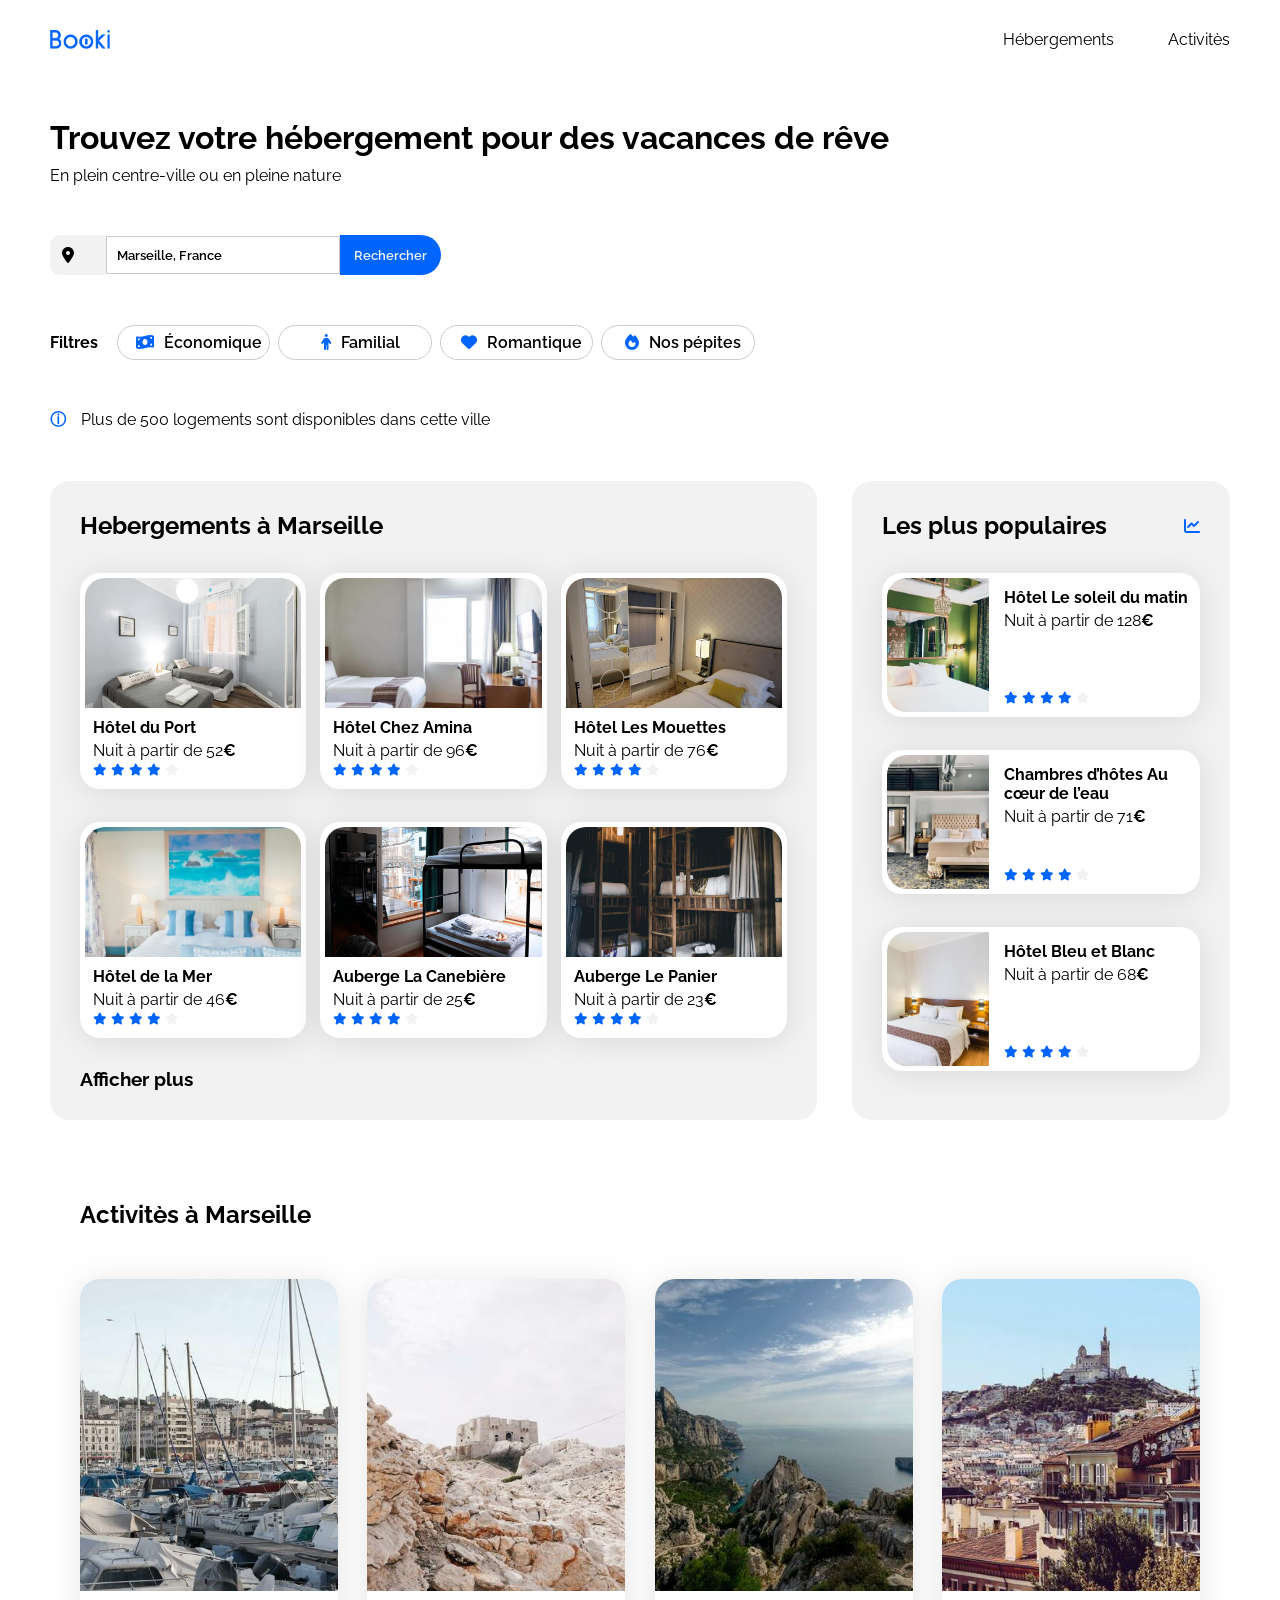
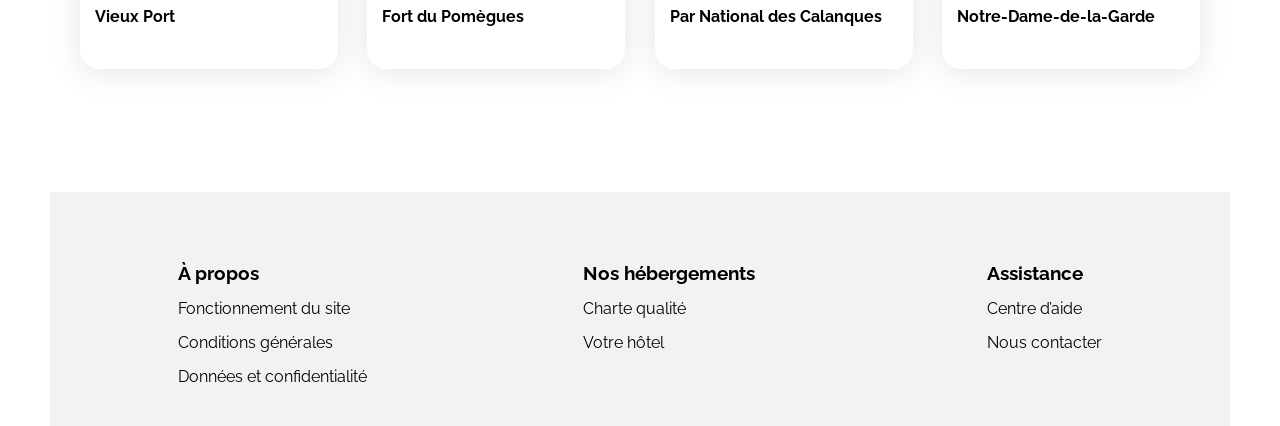
==== Squicciarini_Gassi_Luciana_2_code_21022023/index.html @ 48a3c977 "Add files via upload" ====
<!DOCTYPE html>
<html lang="fr">
<head>
    <meta charset="UTF-8">
    <meta http-equiv="X-UA-Compatible" content="IE=edge">
    <meta name="viewport" content="width=device-width, initial-scale=1.0">
    <!-- to make the website responsive with media queries -->
    <meta name="keywords" content="HTML, CSS">
    <!-- to offer more details to Google -->
    <meta name="description" content="First assignment OpenClassrooms">
    <!-- specify webpage content -->
    <meta name="author" content="Luciana Gassi">
    <!-- specify the author -->
    <link rel="stylesheet" href="CSS/style.css">
    <link rel="preconnect" href="https://fonts.googleapis.com">
    <link rel="preconnect" href="https://fonts.gstatic.com" crossorigin>
    <link href="https://fonts.googleapis.com/css2?family=Raleway:wght@400;500;700&display=swap" rel="stylesheet">
    <link rel="stylesheet" href="https://cdnjs.cloudflare.com/ajax/libs/font-awesome/6.2.1/css/all.min.css"
        integrity="sha512-MV7K8+y+gLIBoVD59lQIYicR65iaqukzvf/nwasF0nqhPay5w/9lJmVM2hMDcnK1OnMGCdVK+iQrJ7lzPJQd1w=="
        crossorigin="anonymous" referrerpolicy="no-referrer" />
    <title>Booki</title>
    <!-- insert a title, for Search Engine Optimization -->
</head>

<body>
    <div class="main-container">
        <header>
            <nav>
                <!-- the navigation bar with logo and links to the other pages -->
                <img src="images/logo/Booki.png" alt="Logo Booki" id="logo">
                <div>
                    <a href="#Hébergements">Hébergements</a>
                    <a href="#Activitès">Activitès</a>
                </div>
            </nav>
        </header>

    <main class="principal">
        <div class="presentation">
        <!-- firt part of the page -->
            <h1>Trouvez votre hébergement pour des vacances de rêve</h1>
                <p>En plein centre-ville ou en pleine nature</p>
        </div>

        <div class="search-bar">
        <!-- a search-bar for a destination -->
        <section class="search">                        
            <div class="search-bar">
                <i class="fa fa-map-marker-alt"></i>
                <input type="text" placeholder="Marseille, France" name="search">
                <button type="submit">Rechercher</button>
                <i class="fa-solid fa-magnifying-glass" id="loupe"></i>
            </div>
        </section>    
        </div>


        <div class="parent">
            <div class="title">Filtres</div>
            <div class="child dollar"><i class="fa-solid fa-money-bill-wave"></i><a href="#">Économique</a></div>
            <div class="child family"><i class="fa-solid fa-person"></i><a href="#">Familial</a></div>
            <div class="child romance"><i class="fa-sharp fa-solid fa-heart"></i><a href="#">Romantique</a></div>
            <div class="child nuggets"><i class="fa-solid fa-fire"></i><a href="#">Nos pépites</a></div>

        </div>


        <section class="infos">
            <p><span class="icon">&#9432;</span>Plus de 500 logements sont disponibles dans cette ville</p>
        </section>

        <div class="hebergements-and-populaires" id="Hébergements">
                <!-- the ID class act as a link for the navigation bar -->
            
            <section class="hebergements">
                <div class="hebergements-title">
                    <h2 class="section-title">Hebergements à Marseille</h2>
                </div>

                <div class="hebergements-cards">
                
                <a article class="card" href="#">
                    <img src="./images/hebergements/fred-kleber.jpg" alt="Image de la chambre d'hôtel montrant les lits">
                    <div class="card-content">
                        <div class="card-txt">
                            <h3 class="card-title">Hôtel du Port</h3>
                            <p class="card-subtitle">Nuit à partir de 52<span class="euro">€</span></p>
                        </div>
                        <div class="card-rating">
                            <i class="fa-xs fa-solid fa-star" aria-hidden="true"></i>
                            <i class="fa-xs fa-solid fa-star" aria-hidden="true"></i>
                            <i class="fa-xs fa-solid fa-star" aria-hidden="true"></i>
                            <i class="fa-xs fa-solid fa-star" aria-hidden="true"></i>
                            <i class="fa-xs fa-solid fa-star neutralStar" aria-hidden="true"></i>
                            <span class="sr-only">Note de 4 sur 5</span>
                        </div>
                    </div>
                </article>    
                
                <a article class="card" href="#">
                    <img src="./images/hebergements/febrian-zakaria.jpg" alt="Image de la chambre d'hôtel montrant les lits">
                    <div class="card-content">
                        <div class="card-txt">
                            <h3 class="card-title">Hôtel Chez Amina</h3>
                            <p class="card-subtitle">Nuit à partir de 96<span class="euro">€</span></p>
                        </div>
                        <div class="card-rating">
                            <i class="fa-xs fa-solid fa-star" aria-hidden="true"></i>
                            <i class="fa-xs fa-solid fa-star" aria-hidden="true"></i>
                            <i class="fa-xs fa-solid fa-star" aria-hidden="true"></i>
                            <i class="fa-xs fa-solid fa-star" aria-hidden="true"></i>
                            <i class="fa-xs fa-solid fa-star neutralStar" aria-hidden="true"></i>
                            <span class="sr-only">Note de 4 sur 5</span>
                        </div>
                    </div>
                </a> 
                
                <a article class="card" href="#">
                    <img src="./images/hebergements/reisetopia.jpg" alt="Image de la chambre d'hôtel montrant les lits">
                    <div class="card-content">
                        <div class="card-txt">
                            <h3 class="card-title">Hôtel Les Mouettes</h3>
                            <p class="card-subtitle">Nuit à partir de 76<span class="euro">€</span></p>
                        </div>
                        <div class="card-rating">
                            <i class="fa-xs fa-solid fa-star" aria-hidden="true"></i>
                            <i class="fa-xs fa-solid fa-star" aria-hidden="true"></i>
                            <i class="fa-xs fa-solid fa-star" aria-hidden="true"></i>
                            <i class="fa-xs fa-solid fa-star" aria-hidden="true"></i>
                            <i class="fa-xs fa-solid fa-star neutralStar" aria-hidden="true"></i>
                            <span class="sr-only">Note de 4 sur 5</span>
                        </div>
                    </div>
                </article> 
      
                <a article class="card" href="#">
                    <img src="./images/hebergements/annie-spratt.jpg" alt="Image de la chambre d'hôtel montrant les lits">
                    <div class="card-content">
                        <div class="card-txt">
                            <h3 class="card-title">Hôtel de la Mer</h3>
                            <p class="card-subtitle">Nuit à partir de 46<span class="euro">€</span></p>
                        </div>
                        <div class="card-rating">
                            <i class="fa-xs fa-solid fa-star" aria-hidden="true"></i>
                            <i class="fa-xs fa-solid fa-star" aria-hidden="true"></i>
                            <i class="fa-xs fa-solid fa-star" aria-hidden="true"></i>
                            <i class="fa-xs fa-solid fa-star" aria-hidden="true"></i>
                            <i class="fa-xs fa-solid fa-star neutralStar" aria-hidden="true"></i>
                            <span class="sr-only">Note de 4 sur 5</span>
                        </div>
                    </div>
                </article> 
   
                <a article class="card" href="#">
                    <img src="./images/hebergements/marcus-loke.jpg" alt="Image de la chambre d'hôtel montrant les lits">
                    <div class="card-content">
                        <div class="card-txt">
                            <h3 class="card-title">Auberge La Canebière</h3>
                            <p class="card-subtitle">Nuit à partir de 25<span class="euro">€</span></p>
                        </div>
                        <div class="card-rating">
                            <i class="fa-xs fa-solid fa-star" aria-hidden="true"></i>
                            <i class="fa-xs fa-solid fa-star" aria-hidden="true"></i>
                            <i class="fa-xs fa-solid fa-star" aria-hidden="true"></i>
                            <i class="fa-xs fa-solid fa-star" aria-hidden="true"></i>
                            <i class="fa-xs fa-solid fa-star neutralStar" aria-hidden="true"></i>
                            <span class="sr-only">Note de 4 sur 5</span>
                        </div>
                    </div>
                </article> 

                <a article class="card" href="#">
                    <img src="./images/hebergements/nicate-lee.jpg" alt="Image de la chambre d'hôtel montrant les lits">
                    <div class="card-content">
                        <div class="card-txt">
                            <h3 class="card-title">Auberge Le Panier</h3>
                            <p class="card-subtitle">Nuit à partir de 23<span class="euro">€</span></p>
                        </div>
                        <div class="card-rating">
                            <i class="fa-xs fa-solid fa-star" aria-hidden="true"></i>
                            <i class="fa-xs fa-solid fa-star" aria-hidden="true"></i>
                            <i class="fa-xs fa-solid fa-star" aria-hidden="true"></i>
                            <i class="fa-xs fa-solid fa-star" aria-hidden="true"></i>
                            <i class="fa-xs fa-solid fa-star neutralStar" aria-hidden="true"></i>
                            <span class="sr-only">Note de 4 sur 5</span>
                        </div>
                    </div>
                </article> </a>

                <div class="hebergements-end">
                    <h3 class="section-end"><span><a href="#">Afficher plus</a></span></h3>
                </div>
            </section>



            <section class="populaires" id="Populaires">
                <div class="populaires-title">
                    <h2 class="section-title">Les plus populaires</h2>
                    <i class="fa-solid fa-chart-line" aria-hidden="true"></i>
                </div>

                <div class="populaires-cards">
                    
                    <a article class="card" href="#">
                        <img src="./images/hebergements/emile-guillemot.jpg" alt="Image de la chambre d'hôtel montrant un lit">
                        <div class="card-content">
                            <div class="card-txt">
                                <h3 class="card-title">Hôtel Le soleil du matin</h3>
                                <p class="card-subtitle">Nuit à partir de 128<span class="euro">€</span></p>
                            </div>
                            <div class="card-rating">
                                <i class="fa-xs fa-solid fa-star" aria-hidden="true"></i>
                                <i class="fa-xs fa-solid fa-star" aria-hidden="true"></i>
                                <i class="fa-xs fa-solid fa-star" aria-hidden="true"></i>
                                <i class="fa-xs fa-solid fa-star" aria-hidden="true"></i>
                                <i class="fa-xs fa-solid fa-star neutralStar" aria-hidden="true"></i>
                                <span class="sr-only">Note de 4 sur 5</span>
                            </div>
                        </div>
                    </article>

                    <a article class="card" href="#">
                        <img src="./images/hebergements/aw-creative.jpg" alt="Image de la chambre d'hôtel montrant un lit">
                        <div class="card-content">
                            <div class="card-txt">
                                <h3 class="card-title">Chambres d’hôtes Au cœur de l’eau</h3>
                                <p class="card-subtitle">Nuit à partir de 71<span class="euro">€</span></p>
                            </div>
                            <div class="card-rating">
                                <i class="fa-xs fa-solid fa-star" aria-hidden="true"></i>
                                <i class="fa-xs fa-solid fa-star" aria-hidden="true"></i>
                                <i class="fa-xs fa-solid fa-star" aria-hidden="true"></i>
                                <i class="fa-xs fa-solid fa-star" aria-hidden="true"></i>
                                <i class="fa-xs fa-solid fa-star neutralStar" aria-hidden="true"></i>
                                <span class="sr-only">Note de 4 sur 5</span>
                            </div>
                        </div>
                    </article>

                    <a article class="card" href="#">
                        <img src="./images/hebergements/febrian-zakaria2.jpg" alt="Image de la chambre d'hôtel montrant un lit">
                        <div class="card-content">
                            <div class="card-txt">
                                <h3 class="card-title">Hôtel Bleu et Blanc</h3>
                                <p class="card-subtitle">Nuit à partir de 68<span class="euro">€</span></p>
                            </div>
                            <div class="card-rating">
                                <i class="fa-xs fa-solid fa-star" aria-hidden="true"></i>
                                <i class="fa-xs fa-solid fa-star" aria-hidden="true"></i>
                                <i class="fa-xs fa-solid fa-star" aria-hidden="true"></i>
                                <i class="fa-xs fa-solid fa-star" aria-hidden="true"></i>
                                <i class="fa-xs fa-solid fa-star neutralStar" aria-hidden="true"></i>
                                <span class="sr-only">Note de 4 sur 5</span>
                            </div>
                        </div>
                    </article>
                    </a>

                </div>
            </section>
           
            <!-- Activitès   -->
            <section class="activites">
                <div class="activites-title" id="Activitès">
                        <h2 class="section-title">Activitès à Marseille</h2>
                </div>

                <div class="activites-cards">

                    <a article class="card" href="#">
                        <img src="./images/activites/reno-laithienne.jpg" alt="Image du Vieux Port de Marseille">
                        <div class="card-content">
                            <div class="card-txt">
                                <h3 class="card-title">Vieux Port</h3>
                            </div>
                        </div>
                    </article>


                    <a article class="card" href="#">
                        <img src="./images/activites/paul-hermann.jpg" alt="Image du Fort du Pomègues">
                        <div class="acard-content">
                            <div class="ard-txt">
                                <h3 class="card-title">Fort du Pomègues</h3>
                            </div>
                        </div>
                    </article>

                    <a article class="card" href="#">
                        <img src="./images/activites/kilyan-sockalingum.jpg" alt="Image du Parc National des Calanques">
                        <div class="card-content">
                            <div class="card-txt">
                                <h3 class="card-title">Par National des Calanques</h3>
                            </div>
                        </div>
                    </article>

                    <a article class="card" href="#">
                        <img src="./images/activites/florian-wehde.jpg" alt="Image de Notre-Dame-de-la-Garde">
                        <div class="card-content">
                            <div class="card-txt">
                                <h3 class="card-title">Notre-Dame-de-la-Garde</h3>
                            </div>
                        </div>
                    </article>
                    </a>

                </div>
                </section>
          



        </div>
    </main>
        
    <footer>
        <div class="footer">
            <h3><span><a href="#">À propos</a></span></h3>
            <p>Fonctionnement du site</p>
            <p>Conditions générales</p>
            <p>Données et confidentialité</p>
        </div>

        <div class="footer">
            <h3><span><a href="#">Nos hébergements</a></span></h3>
            <p>Charte qualité</p>
            <p>Votre hôtel</p>
        </div>

        <div class="footer">
            <h3><span><a href="#">Assistance</a></span></h3>
            <p>Centre d’aide</p>
            <p>Nous contacter</p>
        </div>
    </footer>

    </div>
</body>

</html>
---- Squicciarini_Gassi_Luciana_2_code_21022023/CSS/style.css ----
* {
    margin: 0;
    padding: 0;
}

/****** General ***********/
* {
    font-family: 'Raleway', sans-serif;
}

:root {
    --main-color: #0065fc;
    --main-bg-color: #F2F2F2;
    --filter-bg-color: #DEEBFF;
}

.fa-solid {
    color: var(--main-color);
}

body {
    display: flex;
    justify-content: center;
}

.main-container {
    width: 100%;
    max-width: 1440px;
    display: flex;
    justify-content: center;
    flex-wrap: wrap;
    padding: 0 50px;
}

.section-title {
    margin: 0;
}

.card {
    width: 100%;
    box-sizing: border-box;
    background-color: white;
    border-radius: 20px;
    padding: 5px;
    filter: drop-shadow(0px 3px 15px rgba(0, 0, 0, 0.1));
}

.card img {
    object-fit: cover;
}

.card-title {
    font-size: 16px;
}

.euro {
    font-weight: 700;
}

.neutralStar {
    color: var(--main-bg-color)
}


/****** Hebergements And Populaires ***********/
.hebergements-and-populaires {
    display: flex;
    flex-direction: row;
    flex-flow: wrap;
    justify-content: space-between;
}


.hebergements-and-populaires section {
    background-color: var(--main-bg-color);
    border-radius: 20px;
    padding: 30px;
    box-sizing: border-box;
}

/****** Hebergements ***********/
.hebergements {
    width: 65%;
}

.hebergements-title {
    display: flex;
    justify-content: space-between;
    align-items: center;
}

.hebergements-cards {
    display: flex;
    flex-direction: row;
    flex-wrap: wrap;
    justify-content: space-between;
}

.hebergements-cards .card {
    width: 32%;
    margin-top: 33px;
    display: flex;
    flex-direction: column;
}

.hebergements-cards img {
    width: 100%;
    height: 130px;
    border-top-left-radius: 20px;
    border-top-right-radius: 20px;
}

.hebergements-cards .card-content {
    width: 100%;
    padding-left: 8px;
    display: flex;
    flex-direction: column;
}

.hebergements-cards .card-title {
    margin-top: 10px;
    margin-bottom: 4px;
}

.hebergements-cards .card-subtitle {
    margin: 0;
}

.hebergements-cards .card-rating {
    margin-bottom: 5px;
}

/****** Populaires ***********/
.populaires {
    width: 32%;
}

.populaires-title {
    display: flex;
    justify-content: space-between;
    align-items: center;
}

.populaires-cards .card {
    display: flex;
    flex-direction: row;
    margin-top: 33px;
}

.populaires-cards img {
    width: 33%;
    height: 134px;
    border-top-left-radius: 20px;
    border-bottom-left-radius: 20px;
}

.populaires-cards .card-content {
    width: 67%;
    padding-left: 15px;
    display: flex;
    flex-direction: column;
    justify-content: space-between;
    box-sizing: border-box;
}

.populaires-cards .card-title {
    margin-top: 10px;
    margin-bottom: 4px;
}

.populaires-cards .card-subtitle {
    margin: 0;
}

.populaires-cards .card-rating {
    margin-bottom: 5px;
}


/****** Activitès ***********/

section.activites {
    display: flex;
    flex-direction: column;
    width: 100%;
    margin-top: 50px;
    margin-bottom: 50px;
    background-color: transparent;

}

.activites-cards {
    display: flex;
    flex-direction: row;
    flex-wrap: wrap;
    align-content: flex-start;
    justify-content: space-between;
    margin-top: 50px;
}

.activites-cards .card {
    width: 23%;
    height: 90%;
    padding: 0;
    box-sizing: border-box;
}

.activites-cards img {
    width: 100%;
    height: 80%;
    border-top-left-radius: 20px;
    border-top-right-radius: 20px;
}

.activites-cards .card-content {
    width: 100%;
    padding: 0;
    box-sizing: border-box;
}

.activites-cards .card-title {
    margin-top: 12px;
    margin-bottom: 12px;
    padding-left: 15px;
}
/*


*/
/****** Other Parts ***********/

header,
footer {
  width: 100%;
  padding: 30px 0;
}

a {
    text-decoration: none;
    color: black;
}

#logo {
    max-width: 61.09px;
    max-height: 19px;
    margin-left: 0;
}

nav {
    width: 100%;
    display: flex;
    flex-direction: row;
    align-items: center;
    justify-content: space-between;
  }

nav a {
    margin-left: 50px;
  }
  
nav a:hover {
    text-decoration: overline;
    color: #0065fc;
  }

h1 {
    margin-bottom: 10px;
    font-size: 2em;
  }

h2 {
    font-size: 1.5em;
  }

h3 {
    margin-top: 30px;
    font-size: 1.17em;
}

.presentation {
    margin: 40px 0 0;
}

.search {
    width: 45%;

}
.search-bar {
    display: flex;
    flex-direction: row;
    align-items: center;
    width: auto;
}

.search-bar i {
    background-color: var(--main-bg-color);
    border-top-left-radius: 10px;
    border-bottom-left-radius: 10px;
    width: 6%;
    align-items: center;
    padding: 12px;
}


.search-bar input {
    width: 40%;
    height: auto;
    align-items: center;
    border: 1px solid #ccc;
    padding: 10px;
}

::placeholder {
    font-weight: 600;
    color: black;
}

.search-bar button {
    width: auto;
    background-color: #0065fc;
    color: #F2F2F2;
    padding: 10px 12px;
    border-color: transparent;
    border-top-right-radius: 20px;
    border-bottom-right-radius: 20px;
    font-weight: 600;
}
#loupe {
    display: none;
    background-color: #0065fc;
    color: #F2F2F2;
    border-color: transparent;
    border-top-right-radius: 10px;
    border-bottom-right-radius: 10px;
    border-top-left-radius: 5px;
    border-bottom-left-radius: 5px;
    padding-left: 15px;
}

.parent {
    display: grid;
    grid-template-columns: 5% 13% 13% 13% 13%;
    grid-gap: 0.5em;
    margin: 50px 0;
    align-items: center;
}

.parent i {
    padding: 0 10px;
    color: #0065fc;
}

.child {
    padding: 7px;
    font-size: 1em;
    font-weight: 600;
    border: thin solid #ccc;
    box-shadow: none;
    border-radius: 20px;
    text-align: center;
}

.child:hover {
    text-decoration: none;
    background-color: #DEEBFF;
}

.title {
    font-weight: bold;
    font-size: 1em;
    padding: 0;
    width: fit-content;
}

p {
    display: inline-block;
    text-align: left;
    margin-bottom: 50px;
}

span {
    width: 100%;
    margin-right: 15px;
}

.icon {
    color: #0065fc;
    font-weight: 600;
}

.section-end a:hover {
    text-decoration: none;
    color: #0065fc;
}

footer {
    width: 100%;
    display: flex;
    flex-flow: row wrap;
    justify-content: space-around;
    align-items: flex-start;
    padding: 20px;
    background-color: #F2F2F2;
}

.footer {
    display: flex;
    flex-flow: column wrap;
    align-items: flex-start;
    padding: 20px;
    gap: 15px;
}

.footer p {
    margin: 0;
    padding: 0;
}

.footer a:hover {
    text-decoration: none;
    color: #0065fc;
}

/* Le code ci-dessous correspond à la version responsive uniquement */

/****** Media queries ***********/
/* Medium devices (tablets, less/equal than 1024px) */

@media (max-width: 1024px) {
    
    body {
        max-width: 100%;
        font-size: 1.6vw;
        margin: 0;
    }

    h1 {
        font-size: 2.5vw;
    }

    .hebergements-and-populaires section {
        flex-direction: column;
        width: 100%;
        padding: 30px 5px;
    }

    .hebergements-title, .populaires-title, .activites-title {
        width: 95%;
        margin-left: 10px;
    }

    section#Populaires.populaires {
        width: 100%;
        margin: 30px 0;
    }

    .populaires-cards {
        display: flex;
        flex-direction: row;
        justify-content: space-between;
    }

    .populaires-cards .card {
        width: 40%;
        height: auto;
        margin: 20px 5px;
    }

    .populaires-cards .card-title {
        font-size: 1em;
    }

    .populaires-cards .card-subtitle {
        font-size: 0.9em;
    }

    section.activites {
        width: 100%;
        margin-top: 10px;
        margin-bottom: 0;
        padding-bottom: 0;
    }

    .parent {
        width: 90%;
        display: grid;
        grid-template-columns: auto;
    }

    .parent .title {
        grid-column-end: span 5;
    }

    .activites-cards {
        height: 70%;
    }

    .activites-cards img {
        width: 100%;
        height: 65%;
    }

}



/* Small devices (phones, less than 768px) */
@media screen and (max-width: 480px) {
    /* Mobile */

    body {
        width: auto;
        font-size: 3.5vw;
        margin: 0;
        padding: 0;
    }

    nav {
        max-width: 100%;
        display: flex;
        flex-direction: column;
        align-items: center;
        justify-content: center;
    }

    nav img {
        padding-bottom: 30px;
        justify-content: center;
    }

    nav a {
        margin: 0;
        padding: 20px 45px;
        border-bottom: 1px solid #ccc;
    }

    nav a:hover {
        border-bottom: #0065fc;
        color: #0065fc;
        border-bottom: 1px solid #0065fc;
        text-decoration: none;
    }

    h1 {
        font-size: 6vw;
    }

    .presentation {
        max-width: 100%;
        display: flex;
        flex-direction: column;
        margin: 20px auto;
    }

    .presentation p {
        margin: 0;
    }

    .search-bar {
        width: 335px;
        display: flex;
        margin-top: 10px;
    }

    .search-bar input {
        width: 100%;
    }

    button {
        display: none;
        width: 0;
    }

    #loupe {
        display: flex;
    }

    .parent {
        width: 100%;
        font-size: 1em;
        margin: 30px 0;
        padding: 10px;
        gap: 10px;
        grid-template-columns: 1fr 1fr;
        box-sizing: border-box;
    }

    .title {
        grid-column: 1 / 4;
        grid-row: 1 / 2;
    }

    .dollar {
        grid-row: 2 / 3;
        grid-column: 1 / 2;
    }

    .family {
        grid-row: 2 / 3;
        grid-column: 2 / 3;
    }

    .romance {
        grid-row: 3 / 4;
        grid-column: 1 / 2;
    }

    .nuggets {
        grid-row: 3 / 4;
        grid-column: 2 / 3;
    }

    p {
        margin-bottom: 10px;
    }

    #Populaires {
        order: -1;
    }

    .hebergements-and-populaires section {
        border-radius: 0;
        background-color: transparent;
        padding:20px 10px 0 0;
    }

    .hebergements-title, .populaires-title, .activites-title {
        width: 90%;
        margin: 0 10px;
    }

    section#Populaires.populaires {
        background-color: #F2F2F2;
        padding: 20px 15px 0 0;
    }

    section.activites {
        width: 100%;
        margin-top: 70px;
        margin-bottom: 0;
        padding: 0;
    }

    .hebergements-cards, .populaires-cards {
        display: flex;
        flex-direction: column;
        justify-content: space-between;
        margin-top: 5px;
    }

    .hebergements-cards .card, .populaires-cards .card, .activites-cards .card {
        width: 100%;
        margin: 10px;
    }

    .activites-cards {
        display: flex;
        flex-direction: row;
        height: 15%;
        margin-top: 10px;
        margin-bottom: 0;
    }

    .footer {
        margin-top: 0;
        align-items: center;
        padding-top: 5px;
    }



    }
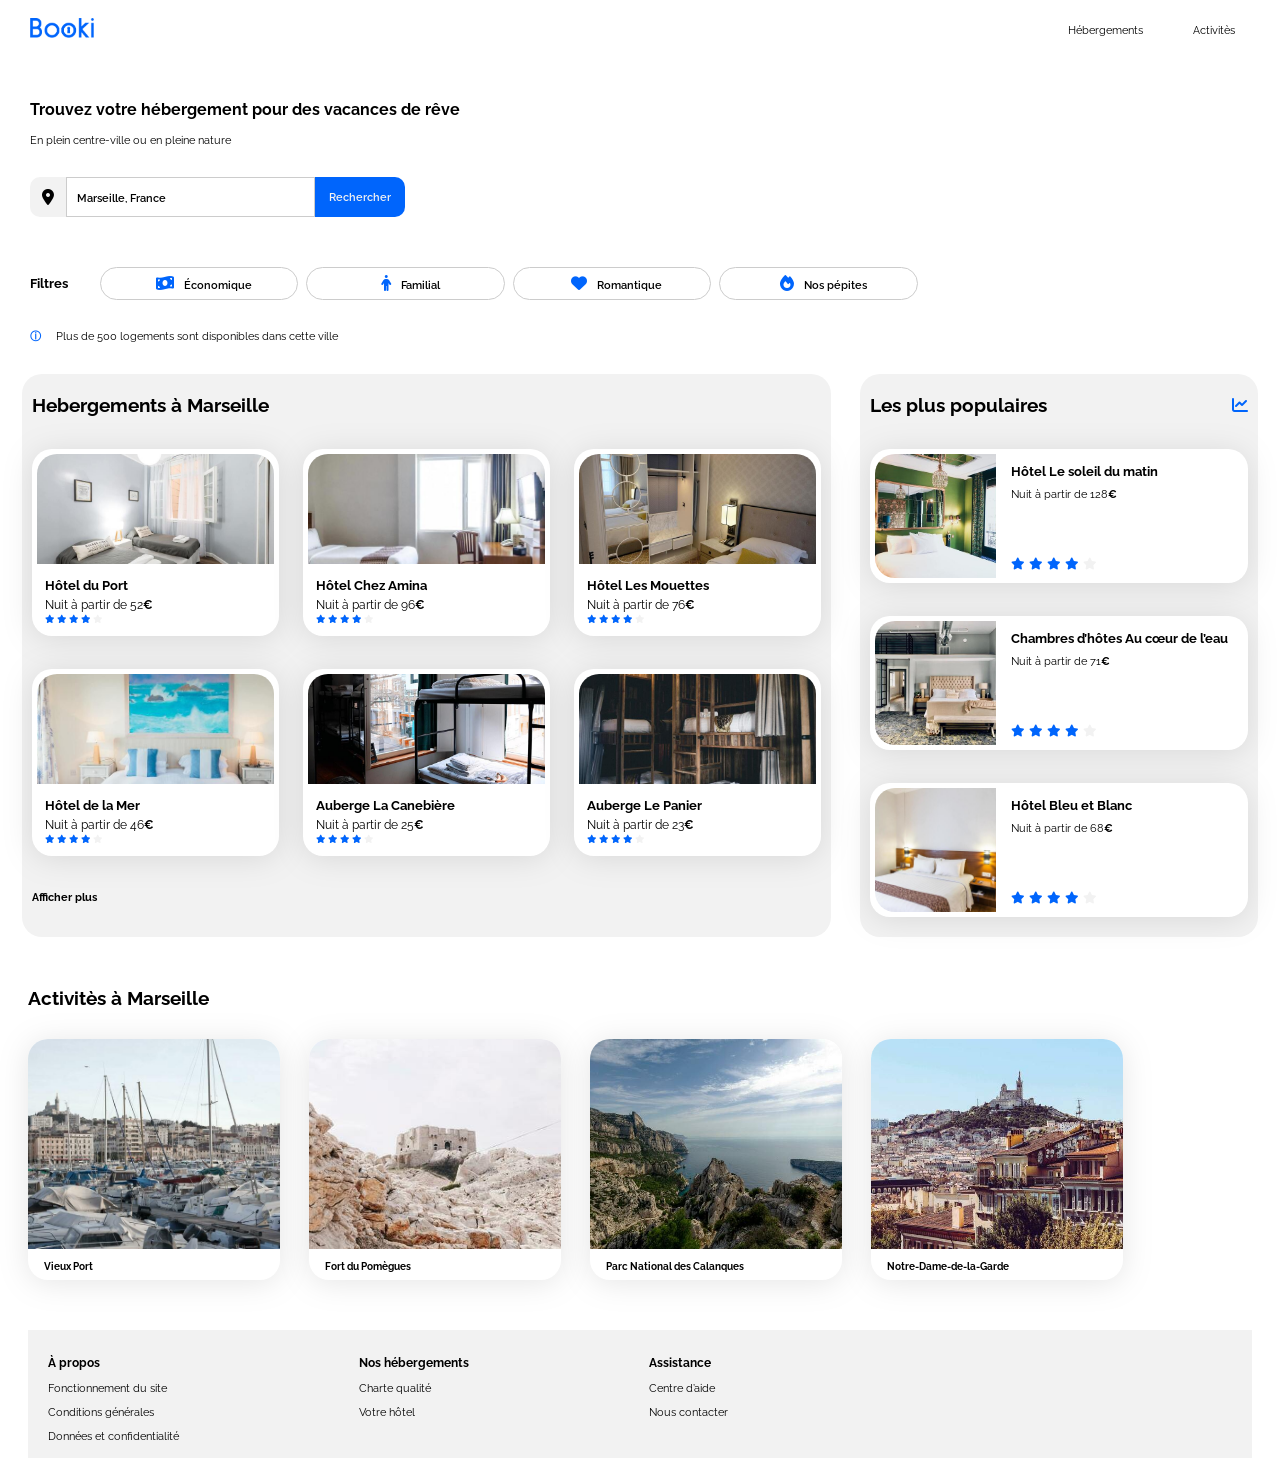
==== commit 80e026d1: "Add files via upload create main repository" ====
--- a/Squicciarini_Gassi_Luciana_2_code_21022023/index.html
+++ b/Squicciarini_Gassi_Luciana_2_code_21022023/index.html
@@ -3,190 +3,213 @@
 <head>
     <meta charset="UTF-8">
     <meta http-equiv="X-UA-Compatible" content="IE=edge">
+        <!-- to make the website responsive with media queries -->
     <meta name="viewport" content="width=device-width, initial-scale=1.0">
-    <!-- to make the website responsive with media queries -->
-    <meta name="keywords" content="HTML, CSS">
-    <!-- to offer more details to Google -->
-    <meta name="description" content="First assignment OpenClassrooms">
-    <!-- specify webpage content -->
+        <!-- to offer more details to Google -->
+    <meta name="keywords" content="Booki, Marseille, hébergements, activites">
+        <!-- specify webpage content -->
+    <meta name="description" content="Projet 2 OpenClassrooms">
+        <!-- specify the author -->
     <meta name="author" content="Luciana Gassi">
-    <!-- specify the author -->
-    <link rel="stylesheet" href="CSS/style.css">
+
     <link rel="preconnect" href="https://fonts.googleapis.com">
     <link rel="preconnect" href="https://fonts.gstatic.com" crossorigin>
     <link href="https://fonts.googleapis.com/css2?family=Raleway:wght@400;500;700&display=swap" rel="stylesheet">
     <link rel="stylesheet" href="https://cdnjs.cloudflare.com/ajax/libs/font-awesome/6.2.1/css/all.min.css"
         integrity="sha512-MV7K8+y+gLIBoVD59lQIYicR65iaqukzvf/nwasF0nqhPay5w/9lJmVM2hMDcnK1OnMGCdVK+iQrJ7lzPJQd1w=="
         crossorigin="anonymous" referrerpolicy="no-referrer" />
+
+    <link rel="stylesheet" href="CSS/style.css">
+        <!-- insert a title, for Search Engine Optimization -->
     <title>Booki</title>
-    <!-- insert a title, for Search Engine Optimization -->
 </head>
 
 <body>
     <div class="main-container">
-        <header>
-            <nav>
-                <!-- the navigation bar with logo and links to the other pages -->
-                <img src="images/logo/Booki.png" alt="Logo Booki" id="logo">
-                <div>
-                    <a href="#Hébergements">Hébergements</a>
-                    <a href="#Activitès">Activitès</a>
-                </div>
-            </nav>
-        </header>
-
-    <main class="principal">
-        <div class="presentation">
-        <!-- firt part of the page -->
-            <h1>Trouvez votre hébergement pour des vacances de rêve</h1>
+
+                    <!-------- Header section with logo and nav bar  ------------>
+        <header class="header">
+            <img src="images/logo/Booki.png" alt="Company Logo" id="logo">
+        
+          <ul class="menu">
+              <li class="nav-link"><a href="#Hébergements">Hébergements</a></li>
+              <li class="nav-link"><a href="#Activitès">Activitès</a></li>
+          </ul>
+        </header> 
+
+                    <!----------  Presentation section ---------->
+        <div class="Presentation">
+                    <!-- firt part of the section -->
+            <div class="presentation">
+                <h1>Trouvez votre hébergement pour des vacances de rêve</h1>
                 <p>En plein centre-ville ou en pleine nature</p>
-        </div>
-
-        <div class="search-bar">
-        <!-- a search-bar for a destination -->
-        <section class="search">                        
+            </div>
+    
+                    <!-- a search-bar for a destination -->
             <div class="search-bar">
-                <i class="fa fa-map-marker-alt"></i>
-                <input type="text" placeholder="Marseille, France" name="search">
-                <button type="submit">Rechercher</button>
-                <i class="fa-solid fa-magnifying-glass" id="loupe"></i>
-            </div>
-        </section>    
-        </div>
-
-
-        <div class="parent">
-            <div class="title">Filtres</div>
-            <div class="child dollar"><i class="fa-solid fa-money-bill-wave"></i><a href="#">Économique</a></div>
-            <div class="child family"><i class="fa-solid fa-person"></i><a href="#">Familial</a></div>
-            <div class="child romance"><i class="fa-sharp fa-solid fa-heart"></i><a href="#">Romantique</a></div>
-            <div class="child nuggets"><i class="fa-solid fa-fire"></i><a href="#">Nos pépites</a></div>
-
-        </div>
-
-
-        <section class="infos">
-            <p><span class="icon">&#9432;</span>Plus de 500 logements sont disponibles dans cette ville</p>
-        </section>
-
-        <div class="hebergements-and-populaires" id="Hébergements">
-                <!-- the ID class act as a link for the navigation bar -->
-            
-            <section class="hebergements">
+                <section class="search">                        
+                    <div class="search-bar">
+                        <i class="fa fa-map-marker-alt"></i>
+                        <input type="text" placeholder="Marseille, France" name="search">
+                        <button type="submit" value="Submit" onclick="alert('Merci pour votre recherche')">Rechercher</button>
+                        <i class="fa-solid fa-magnifying-glass" id="loupe"></i>
+                    </div>
+                </section>    
+            </div>
+    
+                    <!-- Filter to choice a destination -->
+            <div class="parent">
+                <div class="title">Filtres</div>
+                <div class="child dollar"><i class="fa-solid fa-money-bill-wave"></i><a href="#">Économique</a></div>
+                <div class="child family"><i class="fa-solid fa-person"></i><a href="#">Familial</a></div>
+                <div class="child romance"><i class="fa-sharp fa-solid fa-heart"></i><a href="#">Romantique</a></div>
+                <div class="child nuggets"><i class="fa-solid fa-fire"></i><a href="#">Nos pépites</a></div>
+            </div>
+    
+                    <!-- last infos of the First Section of the page -->
+            <section class="infos">
+                <p><span class="icon">&#9432;</span>Plus de 500 logements sont disponibles dans cette ville</p>
+            </section>
+        
+        </div>  <!-- Presentation section  -->
+
+
+        <div class="main-section" >
+
+                    <!---------------- Hébergements section ------------------>
+
+                        <!-- the ID class act as a link for the navigation bar -->
+            <section class="hebergements" id="Hébergements">
+                
                 <div class="hebergements-title">
                     <h2 class="section-title">Hebergements à Marseille</h2>
                 </div>
-
+        
                 <div class="hebergements-cards">
-                
-                <a article class="card" href="#">
-                    <img src="./images/hebergements/fred-kleber.jpg" alt="Image de la chambre d'hôtel montrant les lits">
-                    <div class="card-content">
-                        <div class="card-txt">
-                            <h3 class="card-title">Hôtel du Port</h3>
-                            <p class="card-subtitle">Nuit à partir de 52<span class="euro">€</span></p>
-                        </div>
-                        <div class="card-rating">
-                            <i class="fa-xs fa-solid fa-star" aria-hidden="true"></i>
-                            <i class="fa-xs fa-solid fa-star" aria-hidden="true"></i>
-                            <i class="fa-xs fa-solid fa-star" aria-hidden="true"></i>
-                            <i class="fa-xs fa-solid fa-star" aria-hidden="true"></i>
-                            <i class="fa-xs fa-solid fa-star neutralStar" aria-hidden="true"></i>
-                            <span class="sr-only">Note de 4 sur 5</span>
-                        </div>
-                    </div>
-                </article>    
-                
-                <a article class="card" href="#">
-                    <img src="./images/hebergements/febrian-zakaria.jpg" alt="Image de la chambre d'hôtel montrant les lits">
-                    <div class="card-content">
-                        <div class="card-txt">
-                            <h3 class="card-title">Hôtel Chez Amina</h3>
-                            <p class="card-subtitle">Nuit à partir de 96<span class="euro">€</span></p>
-                        </div>
-                        <div class="card-rating">
-                            <i class="fa-xs fa-solid fa-star" aria-hidden="true"></i>
-                            <i class="fa-xs fa-solid fa-star" aria-hidden="true"></i>
-                            <i class="fa-xs fa-solid fa-star" aria-hidden="true"></i>
-                            <i class="fa-xs fa-solid fa-star" aria-hidden="true"></i>
-                            <i class="fa-xs fa-solid fa-star neutralStar" aria-hidden="true"></i>
-                            <span class="sr-only">Note de 4 sur 5</span>
-                        </div>
-                    </div>
-                </a> 
-                
-                <a article class="card" href="#">
-                    <img src="./images/hebergements/reisetopia.jpg" alt="Image de la chambre d'hôtel montrant les lits">
-                    <div class="card-content">
-                        <div class="card-txt">
-                            <h3 class="card-title">Hôtel Les Mouettes</h3>
-                            <p class="card-subtitle">Nuit à partir de 76<span class="euro">€</span></p>
-                        </div>
-                        <div class="card-rating">
-                            <i class="fa-xs fa-solid fa-star" aria-hidden="true"></i>
-                            <i class="fa-xs fa-solid fa-star" aria-hidden="true"></i>
-                            <i class="fa-xs fa-solid fa-star" aria-hidden="true"></i>
-                            <i class="fa-xs fa-solid fa-star" aria-hidden="true"></i>
-                            <i class="fa-xs fa-solid fa-star neutralStar" aria-hidden="true"></i>
-                            <span class="sr-only">Note de 4 sur 5</span>
-                        </div>
-                    </div>
-                </article> 
-      
-                <a article class="card" href="#">
-                    <img src="./images/hebergements/annie-spratt.jpg" alt="Image de la chambre d'hôtel montrant les lits">
-                    <div class="card-content">
-                        <div class="card-txt">
-                            <h3 class="card-title">Hôtel de la Mer</h3>
-                            <p class="card-subtitle">Nuit à partir de 46<span class="euro">€</span></p>
-                        </div>
-                        <div class="card-rating">
-                            <i class="fa-xs fa-solid fa-star" aria-hidden="true"></i>
-                            <i class="fa-xs fa-solid fa-star" aria-hidden="true"></i>
-                            <i class="fa-xs fa-solid fa-star" aria-hidden="true"></i>
-                            <i class="fa-xs fa-solid fa-star" aria-hidden="true"></i>
-                            <i class="fa-xs fa-solid fa-star neutralStar" aria-hidden="true"></i>
-                            <span class="sr-only">Note de 4 sur 5</span>
-                        </div>
-                    </div>
-                </article> 
-   
-                <a article class="card" href="#">
-                    <img src="./images/hebergements/marcus-loke.jpg" alt="Image de la chambre d'hôtel montrant les lits">
-                    <div class="card-content">
-                        <div class="card-txt">
-                            <h3 class="card-title">Auberge La Canebière</h3>
-                            <p class="card-subtitle">Nuit à partir de 25<span class="euro">€</span></p>
-                        </div>
-                        <div class="card-rating">
-                            <i class="fa-xs fa-solid fa-star" aria-hidden="true"></i>
-                            <i class="fa-xs fa-solid fa-star" aria-hidden="true"></i>
-                            <i class="fa-xs fa-solid fa-star" aria-hidden="true"></i>
-                            <i class="fa-xs fa-solid fa-star" aria-hidden="true"></i>
-                            <i class="fa-xs fa-solid fa-star neutralStar" aria-hidden="true"></i>
-                            <span class="sr-only">Note de 4 sur 5</span>
-                        </div>
-                    </div>
-                </article> 
-
-                <a article class="card" href="#">
-                    <img src="./images/hebergements/nicate-lee.jpg" alt="Image de la chambre d'hôtel montrant les lits">
-                    <div class="card-content">
-                        <div class="card-txt">
-                            <h3 class="card-title">Auberge Le Panier</h3>
-                            <p class="card-subtitle">Nuit à partir de 23<span class="euro">€</span></p>
-                        </div>
-                        <div class="card-rating">
-                            <i class="fa-xs fa-solid fa-star" aria-hidden="true"></i>
-                            <i class="fa-xs fa-solid fa-star" aria-hidden="true"></i>
-                            <i class="fa-xs fa-solid fa-star" aria-hidden="true"></i>
-                            <i class="fa-xs fa-solid fa-star" aria-hidden="true"></i>
-                            <i class="fa-xs fa-solid fa-star neutralStar" aria-hidden="true"></i>
-                            <span class="sr-only">Note de 4 sur 5</span>
-                        </div>
-                    </div>
-                </article> </a>
-
+                        
+                    
+                    <article class="card">
+                        <a class="class-link" href="#">
+                        <img src="./images/hebergements/fred-kleber.jpg" alt="Image de la chambre d'hôtel montrant les lits">
+                        <div class="card-content">
+                            <div class="card-txt">
+                                <h3 class="card-title">Hôtel du Port</h3>
+                                <p class="card-subtitle">Nuit à partir de 52<span class="euro">€</span></p>
+                            </div>
+                            <div class="card-rating">
+                                <i class="fa-xs fa-solid fa-star" aria-hidden="true"></i>
+                                <i class="fa-xs fa-solid fa-star" aria-hidden="true"></i>
+                                <i class="fa-xs fa-solid fa-star" aria-hidden="true"></i>
+                                <i class="fa-xs fa-solid fa-star" aria-hidden="true"></i>
+                                <i class="fa-xs fa-solid fa-star neutralStar" aria-hidden="true"></i>
+                                <span class="sr-only">Note de 4 sur 5</span>
+                            </div>
+                        </div>
+                        </a> 
+                    </article>
+
+                    
+                    <article class="card">
+                        <a class="class-link" href="#">
+                        <img src="./images/hebergements/febrian-zakaria.jpg" alt="Image de la chambre d'hôtel montrant les lits">
+                        <div class="card-content">
+                            <div class="card-txt">
+                                <h3 class="card-title">Hôtel Chez Amina</h3>
+                                <p class="card-subtitle">Nuit à partir de 96<span class="euro">€</span></p>
+                            </div>
+                            <div class="card-rating">
+                                <i class="fa-xs fa-solid fa-star" aria-hidden="true"></i>
+                                <i class="fa-xs fa-solid fa-star" aria-hidden="true"></i>
+                                <i class="fa-xs fa-solid fa-star" aria-hidden="true"></i>
+                                <i class="fa-xs fa-solid fa-star" aria-hidden="true"></i>
+                                <i class="fa-xs fa-solid fa-star neutralStar" aria-hidden="true"></i>
+                                <span class="sr-only">Note de 4 sur 5</span>
+                            </div>
+                        </div>
+                        </a>
+                    </article> 
+
+                        
+                    <article class="card">
+                        <a class="class-link" href="#">
+                        <img src="./images/hebergements/reisetopia.jpg" alt="Image de la chambre d'hôtel montrant les lits">
+                        <div class="card-content">
+                            <div class="card-txt">
+                                <h3 class="card-title">Hôtel Les Mouettes</h3>
+                                <p class="card-subtitle">Nuit à partir de 76<span class="euro">€</span></p>
+                            </div>
+                            <div class="card-rating">
+                                <i class="fa-xs fa-solid fa-star" aria-hidden="true"></i>
+                                <i class="fa-xs fa-solid fa-star" aria-hidden="true"></i>
+                                <i class="fa-xs fa-solid fa-star" aria-hidden="true"></i>
+                                <i class="fa-xs fa-solid fa-star" aria-hidden="true"></i>
+                                <i class="fa-xs fa-solid fa-star neutralStar" aria-hidden="true"></i>
+                                <span class="sr-only">Note de 4 sur 5</span>
+                            </div>
+                        </div>
+                        </a>
+                    </article> 
+              
+                    <article class="card">
+                        <a class="class-link" href="#">
+                        <img src="./images/hebergements/annie-spratt.jpg" alt="Image de la chambre d'hôtel montrant les lits">
+                        <div class="card-content">
+                            <div class="card-txt">
+                                <h3 class="card-title">Hôtel de la Mer</h3>
+                                <p class="card-subtitle">Nuit à partir de 46<span class="euro">€</span></p>
+                            </div>
+                            <div class="card-rating">
+                                <i class="fa-xs fa-solid fa-star" aria-hidden="true"></i>
+                                <i class="fa-xs fa-solid fa-star" aria-hidden="true"></i>
+                                <i class="fa-xs fa-solid fa-star" aria-hidden="true"></i>
+                                <i class="fa-xs fa-solid fa-star" aria-hidden="true"></i>
+                                <i class="fa-xs fa-solid fa-star neutralStar" aria-hidden="true"></i>
+                                <span class="sr-only">Note de 4 sur 5</span>
+                            </div>
+                        </div>
+                        </a>
+                    </article> 
+           
+                    <article class="card">
+                        <a class="class-link" href="#">
+                        <img src="./images/hebergements/marcus-loke.jpg" alt="Image de la chambre d'hôtel montrant les lits">
+                        <div class="card-content">
+                            <div class="card-txt">
+                                <h3 class="card-title">Auberge La Canebière</h3>
+                                <p class="card-subtitle">Nuit à partir de 25<span class="euro">€</span></p>
+                            </div>
+                            <div class="card-rating">
+                                <i class="fa-xs fa-solid fa-star" aria-hidden="true"></i>
+                                <i class="fa-xs fa-solid fa-star" aria-hidden="true"></i>
+                                <i class="fa-xs fa-solid fa-star" aria-hidden="true"></i>
+                                <i class="fa-xs fa-solid fa-star" aria-hidden="true"></i>
+                                <i class="fa-xs fa-solid fa-star neutralStar" aria-hidden="true"></i>
+                                <span class="sr-only">Note de 4 sur 5</span>
+                            </div>
+                        </div>
+                        </a>
+                    </article> 
+        
+                    <article class="card">
+                        <a class="class-link" href="#">
+                        <img src="./images/hebergements/nicate-lee.jpg" alt="Image de la chambre d'hôtel montrant les lits">
+                        <div class="card-content">
+                            <div class="card-txt">
+                                <h3 class="card-title">Auberge Le Panier</h3>
+                                <p class="card-subtitle">Nuit à partir de 23<span class="euro">€</span></p>
+                            </div>
+                            <div class="card-rating">
+                                <i class="fa-xs fa-solid fa-star" aria-hidden="true"></i>
+                                <i class="fa-xs fa-solid fa-star" aria-hidden="true"></i>
+                                <i class="fa-xs fa-solid fa-star" aria-hidden="true"></i>
+                                <i class="fa-xs fa-solid fa-star" aria-hidden="true"></i>
+                                <i class="fa-xs fa-solid fa-star neutralStar" aria-hidden="true"></i>
+                                <span class="sr-only">Note de 4 sur 5</span>
+                            </div>
+                        </div>
+                        </a>
+                    </article>
+        
                 <div class="hebergements-end">
                     <h3 class="section-end"><span><a href="#">Afficher plus</a></span></h3>
                 </div>
@@ -194,6 +217,7 @@
 
 
 
+                    <!----------------- Populaires section -------------------->
             <section class="populaires" id="Populaires">
                 <div class="populaires-title">
                     <h2 class="section-title">Les plus populaires</h2>
@@ -202,7 +226,7 @@
 
                 <div class="populaires-cards">
                     
-                    <a article class="card" href="#">
+                    <article class="card" href="#">
                         <img src="./images/hebergements/emile-guillemot.jpg" alt="Image de la chambre d'hôtel montrant un lit">
                         <div class="card-content">
                             <div class="card-txt">
@@ -220,7 +244,7 @@
                         </div>
                     </article>
 
-                    <a article class="card" href="#">
+                    <article class="card" href="#">
                         <img src="./images/hebergements/aw-creative.jpg" alt="Image de la chambre d'hôtel montrant un lit">
                         <div class="card-content">
                             <div class="card-txt">
@@ -238,7 +262,7 @@
                         </div>
                     </article>
 
-                    <a article class="card" href="#">
+                    <article class="card" href="#">
                         <img src="./images/hebergements/febrian-zakaria2.jpg" alt="Image de la chambre d'hôtel montrant un lit">
                         <div class="card-content">
                             <div class="card-txt">
@@ -255,88 +279,102 @@
                             </div>
                         </div>
                     </article>
-                    </a>
-
                 </div>
             </section>
-           
-            <!-- Activitès   -->
-            <section class="activites">
-                <div class="activites-title" id="Activitès">
-                        <h2 class="section-title">Activitès à Marseille</h2>
-                </div>
-
-                <div class="activites-cards">
-
-                    <a article class="card" href="#">
-                        <img src="./images/activites/reno-laithienne.jpg" alt="Image du Vieux Port de Marseille">
-                        <div class="card-content">
-                            <div class="card-txt">
-                                <h3 class="card-title">Vieux Port</h3>
-                            </div>
-                        </div>
-                    </article>
-
-
-                    <a article class="card" href="#">
-                        <img src="./images/activites/paul-hermann.jpg" alt="Image du Fort du Pomègues">
-                        <div class="acard-content">
-                            <div class="ard-txt">
-                                <h3 class="card-title">Fort du Pomègues</h3>
-                            </div>
-                        </div>
-                    </article>
-
-                    <a article class="card" href="#">
-                        <img src="./images/activites/kilyan-sockalingum.jpg" alt="Image du Parc National des Calanques">
-                        <div class="card-content">
-                            <div class="card-txt">
-                                <h3 class="card-title">Par National des Calanques</h3>
-                            </div>
-                        </div>
-                    </article>
-
-                    <a article class="card" href="#">
-                        <img src="./images/activites/florian-wehde.jpg" alt="Image de Notre-Dame-de-la-Garde">
-                        <div class="card-content">
-                            <div class="card-txt">
-                                <h3 class="card-title">Notre-Dame-de-la-Garde</h3>
-                            </div>
-                        </div>
-                    </article>
-                    </a>
-
-                </div>
-                </section>
-          
-
-
-
-        </div>
-    </main>
-        
-    <footer>
-        <div class="footer">
-            <h3><span><a href="#">À propos</a></span></h3>
-            <p>Fonctionnement du site</p>
-            <p>Conditions générales</p>
-            <p>Données et confidentialité</p>
-        </div>
-
-        <div class="footer">
-            <h3><span><a href="#">Nos hébergements</a></span></h3>
-            <p>Charte qualité</p>
-            <p>Votre hôtel</p>
-        </div>
-
-        <div class="footer">
-            <h3><span><a href="#">Assistance</a></span></h3>
-            <p>Centre d’aide</p>
-            <p>Nous contacter</p>
-        </div>
-    </footer>
-
-    </div>
+
+
+                    <!-- Activites section -->
+
+                    <section class="activites" id="Activitès">
+                        <div class="activites-title">
+                                <h2 class="section-title">Activitès à Marseille</h2>
+                        </div>
+        
+                        <div class="activites-cards">
+        
+                            <article class="card">
+                                <a class="class-link" href="#">
+                                <img src="./images/activites/reno-laithienne.jpg" alt="Image du Vieux Port de Marseille">
+                                <div class="card-content">
+                                    <div class="card-txt">
+                                        <h3 class="card-title">Vieux Port</h3>
+                                    </div>
+                                </div>
+                                </a>
+                            </article>
+        
+        
+                            <article class="card">
+                                <a class="class-link" href="#">
+                                <img src="./images/activites/paul-hermann.jpg" alt="Image du Fort du Pomègues">
+                                <div class="acard-content">
+                                    <div class="card-txt">
+                                        <h3 class="card-title">Fort du Pomègues</h3>
+                                    </div>
+                                </div>
+                                </a>
+                            </article>
+        
+                            <article class="card">
+                                <a class="class-link" href="#">
+                                <img src="./images/activites/kilyan-sockalingum.jpg" alt="Image du Parc National des Calanques">
+                                <div class="card-content">
+                                    <div class="card-txt">
+                                        <h3 class="card-title">Parc National des Calanques</h3>
+                                    </div>
+                                </div>
+                                </a>
+                            </article>
+        
+                            <article class="card">
+                                <a class="class-link" href="#">
+                                <img src="./images/activites/florian-wehde.jpg" alt="Image de Notre-Dame-de-la-Garde">
+                                <div class="card-content">
+                                    <div class="card-txt">
+                                        <h3 class="card-title">Notre-Dame-de-la-Garde</h3>
+                                    </div>
+                                </div>
+                                </a>
+                            </article>
+        
+                        </div>
+                    </section>
+
+                    <!-- Footer section -->
+        <footer>
+            <div class="footer">
+                <h3><span><a href="#">À propos</a></span></h3>
+                <p>Fonctionnement du site</p>
+                <p>Conditions générales</p>
+                <p>Données et confidentialité</p>
+            </div>
+
+            <div class="footer">
+                <h3><span><a href="#">Nos hébergements</a></span></h3>
+                <p>Charte qualité</p>
+                <p>Votre hôtel</p>
+            </div>
+
+            <div class="footer">
+                <h3><span><a href="#">Assistance</a></span></h3>
+                <p>Centre d’aide</p>
+                <p>Nous contacter</p>
+            </div>
+        </footer>
+
+
+
+
+
+
+    </div> <!-- main-container -->
+
+
+
+
+
+
+
+    
 </body>
-
 </html>
--- a/Squicciarini_Gassi_Luciana_2_code_21022023/CSS/style.css
+++ b/Squicciarini_Gassi_Luciana_2_code_21022023/CSS/style.css
@@ -1,11 +1,7 @@
 * {
+    font-family: 'Raleway', sans-serif;
     margin: 0;
     padding: 0;
-}
-
-/****** General ***********/
-* {
-    font-family: 'Raleway', sans-serif;
 }
 
 :root {
@@ -18,27 +14,23 @@
     color: var(--main-color);
 }
 
-body {
-    display: flex;
-    justify-content: center;
-}
-
 .main-container {
     width: 100%;
+    padding: 0 10px;
     max-width: 1440px;
-    display: flex;
-    justify-content: center;
-    flex-wrap: wrap;
-    padding: 0 50px;
+    box-sizing: border-box;
 }
 
 .section-title {
     margin: 0;
+    font-size: 1.2em;
+}
+
+.section-end {
+    font-size: 1em;
 }
 
 .card {
-    width: 100%;
-    box-sizing: border-box;
     background-color: white;
     border-radius: 20px;
     padding: 5px;
@@ -50,7 +42,11 @@
 }
 
 .card-title {
-    font-size: 16px;
+    font-size: 0.8em;
+}
+
+.card-subtitle {
+    font-size: 0.7em;
 }
 
 .euro {
@@ -61,178 +57,19 @@
     color: var(--main-bg-color)
 }
 
-
-/****** Hebergements And Populaires ***********/
-.hebergements-and-populaires {
-    display: flex;
-    flex-direction: row;
-    flex-flow: wrap;
-    justify-content: space-between;
-}
-
-
-.hebergements-and-populaires section {
-    background-color: var(--main-bg-color);
-    border-radius: 20px;
-    padding: 30px;
-    box-sizing: border-box;
-}
-
-/****** Hebergements ***********/
-.hebergements {
-    width: 65%;
-}
-
-.hebergements-title {
-    display: flex;
-    justify-content: space-between;
-    align-items: center;
-}
-
-.hebergements-cards {
-    display: flex;
-    flex-direction: row;
-    flex-wrap: wrap;
-    justify-content: space-between;
-}
-
-.hebergements-cards .card {
-    width: 32%;
-    margin-top: 33px;
-    display: flex;
-    flex-direction: column;
-}
-
-.hebergements-cards img {
-    width: 100%;
-    height: 130px;
-    border-top-left-radius: 20px;
-    border-top-right-radius: 20px;
-}
-
-.hebergements-cards .card-content {
-    width: 100%;
-    padding-left: 8px;
-    display: flex;
-    flex-direction: column;
-}
-
-.hebergements-cards .card-title {
-    margin-top: 10px;
-    margin-bottom: 4px;
-}
-
-.hebergements-cards .card-subtitle {
+body {
+    display: flex;
+	margin: 0;
+    padding: 0;
+}
+
+
+/* --------------------- Header section with logo and nav bar   -------------- */
+
+ul {
     margin: 0;
-}
-
-.hebergements-cards .card-rating {
-    margin-bottom: 5px;
-}
-
-/****** Populaires ***********/
-.populaires {
-    width: 32%;
-}
-
-.populaires-title {
-    display: flex;
-    justify-content: space-between;
-    align-items: center;
-}
-
-.populaires-cards .card {
-    display: flex;
-    flex-direction: row;
-    margin-top: 33px;
-}
-
-.populaires-cards img {
-    width: 33%;
-    height: 134px;
-    border-top-left-radius: 20px;
-    border-bottom-left-radius: 20px;
-}
-
-.populaires-cards .card-content {
-    width: 67%;
-    padding-left: 15px;
-    display: flex;
-    flex-direction: column;
-    justify-content: space-between;
-    box-sizing: border-box;
-}
-
-.populaires-cards .card-title {
-    margin-top: 10px;
-    margin-bottom: 4px;
-}
-
-.populaires-cards .card-subtitle {
-    margin: 0;
-}
-
-.populaires-cards .card-rating {
-    margin-bottom: 5px;
-}
-
-
-/****** Activitès ***********/
-
-section.activites {
-    display: flex;
-    flex-direction: column;
-    width: 100%;
-    margin-top: 50px;
-    margin-bottom: 50px;
-    background-color: transparent;
-
-}
-
-.activites-cards {
-    display: flex;
-    flex-direction: row;
-    flex-wrap: wrap;
-    align-content: flex-start;
-    justify-content: space-between;
-    margin-top: 50px;
-}
-
-.activites-cards .card {
-    width: 23%;
-    height: 90%;
     padding: 0;
-    box-sizing: border-box;
-}
-
-.activites-cards img {
-    width: 100%;
-    height: 80%;
-    border-top-left-radius: 20px;
-    border-top-right-radius: 20px;
-}
-
-.activites-cards .card-content {
-    width: 100%;
-    padding: 0;
-    box-sizing: border-box;
-}
-
-.activites-cards .card-title {
-    margin-top: 12px;
-    margin-bottom: 12px;
-    padding-left: 15px;
-}
-/*
-
-
-*/
-/****** Other Parts ***********/
-
-header,
-footer {
-  width: 100%;
-  padding: 30px 0;
+    list-style: none;
 }
 
 a {
@@ -241,54 +78,90 @@
 }
 
 #logo {
-    max-width: 61.09px;
-    max-height: 19px;
-    margin-left: 0;
-}
-
-nav {
-    width: 100%;
-    display: flex;
-    flex-direction: row;
-    align-items: center;
-    justify-content: space-between;
+	margin: 10px;
+    height: 20px;
+    width: auto;
+}
+
+.menu {
+    display: flex;
+    margin-right: 10px;
+    padding: 0 10px 10px;
   }
 
-nav a {
-    margin-left: 50px;
+.logo a,
+.menu a {
+	padding: 5px 15px;
+	text-align: center;
+	display: block;
+}
+
+.nav-link a {
+    padding-top: 20px;
+    margin-left: 20px;
+}
+
+.nav-link a {
+    font-size: .7em;
   }
   
-nav a:hover {
-    text-decoration: overline;
+.nav-link a:hover {
+    text-decoration: none;
+    border-top: 1px solid #0065fc;
     color: #0065fc;
   }
 
+.header {
+    display: flex;
+    flex-direction: row;
+    justify-content: space-between;
+    align-items: center;
+    margin-top: 3px;
+    margin-left: 10px;
+	padding-bottom: .5em;
+
+}
+
+
+/*--------------------  Presentation section ---------------*/
+
 h1 {
     margin-bottom: 10px;
-    font-size: 2em;
+    font-size: 1em;
   }
 
 h2 {
-    font-size: 1.5em;
+    font-size: 0.5em;
   }
 
 h3 {
     margin-top: 30px;
-    font-size: 1.17em;
+    font-size: 0.5em;
+}
+
+a {
+    font-size: .7em;
 }
 
 .presentation {
-    margin: 40px 0 0;
-}
+    margin: 40px 0 0 20px;
+}
+
+.presentation p, .infos p {
+    font-size: 0.7em;
+}
+
+            /*----  Search-bar ----*/
 
 .search {
     width: 45%;
-
-}
+    margin-left: 20px;
+}
+
 .search-bar {
     display: flex;
     flex-direction: row;
-    align-items: center;
+    height: 40px;
     width: auto;
 }
 
@@ -296,11 +169,8 @@
     background-color: var(--main-bg-color);
     border-top-left-radius: 10px;
     border-bottom-left-radius: 10px;
-    width: 6%;
-    align-items: center;
     padding: 12px;
 }
-
 
 .search-bar input {
     width: 40%;
@@ -312,6 +182,7 @@
 
 ::placeholder {
     font-weight: 600;
+    font-size: 0.8em;
     color: black;
 }
 
@@ -321,10 +192,12 @@
     color: #F2F2F2;
     padding: 10px 12px;
     border-color: transparent;
-    border-top-right-radius: 20px;
-    border-bottom-right-radius: 20px;
+    border-top-right-radius: 10px;
+    border-bottom-right-radius: 10px;
     font-weight: 600;
-}
+    font-size: 0.7em;
+}
+
 #loupe {
     display: none;
     background-color: #0065fc;
@@ -337,11 +210,13 @@
     padding-left: 15px;
 }
 
+            /*----  Search filters ----*/
+
 .parent {
     display: grid;
-    grid-template-columns: 5% 13% 13% 13% 13%;
+    grid-template-columns: 5% 16% 16% 16% 16%;
     grid-gap: 0.5em;
-    margin: 50px 0;
+    margin: 50px 0 25px 20px;
     align-items: center;
 }
 
@@ -351,8 +226,7 @@
 }
 
 .child {
-    padding: 7px;
-    font-size: 1em;
+    padding: 6px 4px;
     font-weight: 600;
     border: thin solid #ccc;
     box-shadow: none;
@@ -367,7 +241,7 @@
 
 .title {
     font-weight: bold;
-    font-size: 1em;
+    font-size: 0.8em;
     padding: 0;
     width: fit-content;
 }
@@ -375,12 +249,13 @@
 p {
     display: inline-block;
     text-align: left;
-    margin-bottom: 50px;
-}
-
-span {
+    margin-bottom: 30px;
+}
+
+.infos span {
     width: 100%;
     margin-right: 15px;
+    margin-left: 20px;
 }
 
 .icon {
@@ -393,27 +268,203 @@
     color: #0065fc;
 }
 
+            /*--------------------  Main section ---------------*/
+
+.main-section {
+    display: flex;
+    flex-wrap: wrap;
+    justify-content: space-between;
+    margin-left: 8px;
+    margin-right: 8px;
+}
+
+.main-section section {
+    background-color: var(--main-bg-color);
+    border-radius: 20px;
+    padding: 20px 10px;
+    box-sizing: border-box;
+}
+
+
+            /*----  Hebergements ----*/
+
+.hebergements {   /* grey box that contains the cards */
+    width: 65%;
+    margin-left: 4px;
+}
+
+.hebergements-title {    /* title of the section */
+    display: flex;
+    justify-content: space-between;
+    align-items: center;
+}
+
+.hebergements-cards {
+    display: flex;
+    flex-wrap: wrap;
+    justify-content: space-between;
+}
+
+.hebergements-cards .card {
+    width: 30%;
+    margin-top: 33px;
+    display: flex;
+    flex-direction: column;
+}
+
+.hebergements-cards img {
+    width: 100%;
+    height: 110px;
+    border-top-left-radius: 20px;
+    border-top-right-radius: 20px;
+}
+
+.hebergements-cards .card-content {
+    width: 100%;
+    padding-left: 8px;
+    display: flex;
+    flex-direction: column;
+}
+
+.hebergements-cards .card-title {
+    margin-top: 10px;
+    margin-bottom: 4px;
+    font-size: 1.2em;
+}
+
+.hebergements-cards .card-subtitle {
+    margin: 0;
+    font-size: 1.1em;
+}
+
+.hebergements-cards .card-rating {
+    margin-bottom: 5px;
+}
+
+            /*----  Populaires ----*/
+
+
+.populaires {   /* grey box that contains the cards */
+    width: 32%;
+    margin-right: 4px;
+}
+
+.populaires-title {   /* title of the section */
+    display: flex;
+    justify-content: space-between;
+    align-items: center;
+}
+
+.populaires-cards .card {
+    display: flex;
+    margin-top: 33px;
+}
+
+.populaires-cards img {
+    width: 33%;
+    height: 124px;
+    border-top-left-radius: 20px;
+    border-bottom-left-radius: 20px;
+}
+
+.populaires-cards .card-content {
+    width: 67%;
+    padding-left: 15px;
+    display: flex;
+    flex-direction: column;
+    justify-content: space-between;
+    box-sizing: border-box;
+}
+
+.populaires-cards .card-title {
+    margin-top: 10px;
+    margin-bottom: 4px;
+}
+
+.populaires-cards .card-subtitle {
+    margin: 0;
+}
+
+.populaires-cards .card-rating {
+    margin-bottom: 5px;
+}
+
+
+              /*----  Activites ----*/
+
+section.activites {
+    display: flex;
+    flex-direction: column;
+    margin-top: 30px;
+    margin-bottom: 30px;
+    background-color: transparent;
+}
+
+.activites-cards {
+    display: flex;
+    flex-direction: row;
+    flex-wrap: wrap;
+    justify-content: space-between;
+    margin-top: 30px;
+}
+
+.activites-cards .card {
+    width: 23%;
+    padding: 0;
+    box-sizing: border-box;
+}
+
+.activites-cards img {
+    width: 100%;
+    height: 210px;
+    border-top-left-radius: 20px;
+    border-top-right-radius: 20px;
+}
+
+.activites-cards .card-content {
+    width: 100%;
+    padding: 0;
+    text-align: start;
+    box-sizing: border-box;
+}
+
+.activites-cards .card-title {
+    margin: 8px;
+    padding-left: 8px;
+    font-size: 0.9em;
+}
+
+
+            /*--------------------  Footer section ---------------*/
+
 footer {
+    display: flex;
     width: 100%;
-    display: flex;
-    flex-flow: row wrap;
-    justify-content: space-around;
-    align-items: flex-start;
-    padding: 20px;
     background-color: #F2F2F2;
+    padding: 5px 10px;
+    margin: 0 10px;
+}
+
+footer span {
+    margin-left: 0;
 }
 
 .footer {
     display: flex;
     flex-flow: column wrap;
-    align-items: flex-start;
-    padding: 20px;
-    gap: 15px;
+    padding: 10px 170px 10px 10px;
+    gap: 10px;
+}
+
+.footer h3 {
+    margin-top: 5px;
+    font-size: 1.1em;
 }
 
 .footer p {
     margin: 0;
     padding: 0;
+    font-size: 0.7em;
 }
 
 .footer a:hover {
@@ -421,125 +472,55 @@
     color: #0065fc;
 }
 
-/* Le code ci-dessous correspond à la version responsive uniquement */
-
-/****** Media queries ***********/
-/* Medium devices (tablets, less/equal than 1024px) */
-
-@media (max-width: 1024px) {
+
+
+
+/*
+  ====================================== 
+            Media Queries
+  ====================================== 
+*/
+
+
+  @media (max-width: 767.98px) {   /* media queries for phone devices*/
     
-    body {
-        max-width: 100%;
-        font-size: 1.6vw;
+    .main-container {
+        max-width: 767.98px;
+    }
+    
+    .header,
+    .menu {
+        display: flex;
+        width: 100%;
         margin: 0;
-    }
-
-    h1 {
-        font-size: 2.5vw;
-    }
-
-    .hebergements-and-populaires section {
+        justify-content: center;
+      }
+    
+    .header {
         flex-direction: column;
-        width: 100%;
-        padding: 30px 5px;
-    }
-
-    .hebergements-title, .populaires-title, .activites-title {
-        width: 95%;
-        margin-left: 10px;
-    }
-
-    section#Populaires.populaires {
-        width: 100%;
-        margin: 30px 0;
-    }
-
-    .populaires-cards {
-        display: flex;
-        flex-direction: row;
-        justify-content: space-between;
-    }
-
-    .populaires-cards .card {
-        width: 40%;
-        height: auto;
-        margin: 20px 5px;
-    }
-
-    .populaires-cards .card-title {
-        font-size: 1em;
-    }
-
-    .populaires-cards .card-subtitle {
-        font-size: 0.9em;
-    }
-
-    section.activites {
-        width: 100%;
-        margin-top: 10px;
-        margin-bottom: 0;
-        padding-bottom: 0;
-    }
-
-    .parent {
-        width: 90%;
-        display: grid;
-        grid-template-columns: auto;
-    }
-
-    .parent .title {
-        grid-column-end: span 5;
-    }
-
-    .activites-cards {
-        height: 70%;
-    }
-
-    .activites-cards img {
-        width: 100%;
-        height: 65%;
-    }
-
-}
-
-
-
-/* Small devices (phones, less than 768px) */
-@media screen and (max-width: 480px) {
-    /* Mobile */
-
-    body {
-        width: auto;
-        font-size: 3.5vw;
+        align-items: space-between;
+      }
+
+    .header {
+        width: 100%;
         margin: 0;
-        padding: 0;
-    }
-
-    nav {
-        max-width: 100%;
-        display: flex;
-        flex-direction: column;
-        align-items: center;
-        justify-content: center;
-    }
-
-    nav img {
-        padding-bottom: 30px;
-        justify-content: center;
-    }
-
-    nav a {
-        margin: 0;
-        padding: 20px 45px;
-        border-bottom: 1px solid #ccc;
-    }
-
-    nav a:hover {
-        border-bottom: #0065fc;
-        color: #0065fc;
+        max-width: 767.98px;
+      }
+
+    .nav-link a {
+        border-top: transparent;
+        border-bottom: 1px solid #F2F2F2;
+        margin-left: 0;
+        padding-bottom: 20px;
+        padding: 20px 60px;
+    }
+
+    .nav-link a:hover {
+        border-top: transparent;
         border-bottom: 1px solid #0065fc;
-        text-decoration: none;
-    }
+    }
+
+    /* -------   Presentation section   -----*/
 
     h1 {
         font-size: 6vw;
@@ -549,15 +530,20 @@
         max-width: 100%;
         display: flex;
         flex-direction: column;
-        margin: 20px auto;
+        margin: 20px 10px;
     }
 
     .presentation p {
         margin: 0;
+        font-size: 3vw;
+    }
+
+    .search {
+        margin-left: 10px;
     }
 
     .search-bar {
-        width: 335px;
+        width: 320px;
         display: flex;
         margin-top: 10px;
     }
@@ -574,11 +560,11 @@
     #loupe {
         display: flex;
     }
-
+    
     .parent {
         width: 100%;
-        font-size: 1em;
-        margin: 30px 0;
+        font-size: 1.1em;
+        margin: 30px 0 10px;
         padding: 10px;
         gap: 10px;
         grid-template-columns: 1fr 1fr;
@@ -611,34 +597,62 @@
     }
 
     p {
-        margin-bottom: 10px;
+        margin-bottom: 30px;
+    }
+    
+    .infos span {
+        margin-left: 10px;
+    }
+
+
+    /*--------  Main section   -------*/
+
+    .main-container {
+        max-width: 100%;
+        margin-right: 0;
+    }
+
+    .main-section {
+        margin-left: 0;
+        margin-right: 0;
+    }
+
+    .section-title {
+        padding-left: 10px;
     }
 
     #Populaires {
         order: -1;
     }
 
-    .hebergements-and-populaires section {
+    .main-section section {
         border-radius: 0;
         background-color: transparent;
         padding:20px 10px 0 0;
     }
 
     .hebergements-title, .populaires-title, .activites-title {
-        width: 90%;
+        width: 100%;
         margin: 0 10px;
     }
 
     section#Populaires.populaires {
         background-color: #F2F2F2;
-        padding: 20px 15px 0 0;
-    }
-
-    section.activites {
-        width: 100%;
-        margin-top: 70px;
-        margin-bottom: 0;
-        padding: 0;
+        padding: 20px 15px 20px 0;
+        width: 100%;
+        margin-right: 0;
+    }
+
+    section#Hébergements.hebergements,
+    section#Activitès.activites {
+        width: 100%;
+        padding: 30px 15px 0 0;
+    }
+
+    .section-end {
+        margin-top: 0;
+        margin-left: 10px;
+        font-size: 5.5vw;
     }
 
     .hebergements-cards, .populaires-cards {
@@ -648,25 +662,104 @@
         margin-top: 5px;
     }
 
-    .hebergements-cards .card, .populaires-cards .card, .activites-cards .card {
-        width: 100%;
+    .hebergements-cards .card, .populaires-cards .card {
+        width: 95%;
         margin: 10px;
+    }
+
+    .card-title {
+        font-size: 4vw;
+    }
+
+    .card-subtitle {
+        font-size: 3.5vw;
     }
 
     .activites-cards {
         display: flex;
         flex-direction: row;
-        height: 15%;
-        margin-top: 10px;
-        margin-bottom: 0;
+        margin-bottom: 10px;
+    }
+
+    .activites-cards .card {
+        width: 95%;
+        margin-left: 15px;
+        margin-bottom: 15px;
+    }
+
+    .activites-cards .card-title {
+        font-size: 4vw;
+        padding: 10px;
+    }
+
+    /* -------   Footer section   -----*/
+    footer {
+        width: 100%;
+        margin-top: 0;
+        padding-top: 5px 5px 0 0;
+        flex-direction: column;
     }
 
     .footer {
-        margin-top: 0;
-        align-items: center;
-        padding-top: 5px;
-    }
-
-
-
-    }+        display: flex;
+        padding: 10px 15px;
+        align-content: start;
+        align-items: left;
+    }
+
+    
+}
+
+@media screen and (min-width: 768px) and (max-width: 1023px) {  /* media queries for tablet devices*/
+    .main-container {
+        max-width: 1023px;
+    }
+
+    .Presentation {
+        margin-left: 10px;
+    }
+
+    .main-section {
+        margin-left: 20px;
+        margin-right: 30px;
+    }
+
+    section#Hébergements.hebergements {
+        width: 100%;
+        margin-bottom: 30px;
+    }
+
+    section#Populaires.populaires {
+        width: 100%;
+    }
+
+    .populaires-cards {
+        display: flex;
+        flex-direction: row;
+    }
+
+    .populaires-cards .card {
+        width: 40%;
+        margin: 20px 5px;
+    }
+
+    section#Activitès.activites {
+        width: 100%;
+    }
+
+    .section-end {
+        font-size: 2.5vw;
+    }
+
+    .footer {
+        font-size: 2vw;
+        margin-right: 50px;
+        padding-right: 50px;
+    }
+
+
+}
+
+
+
+
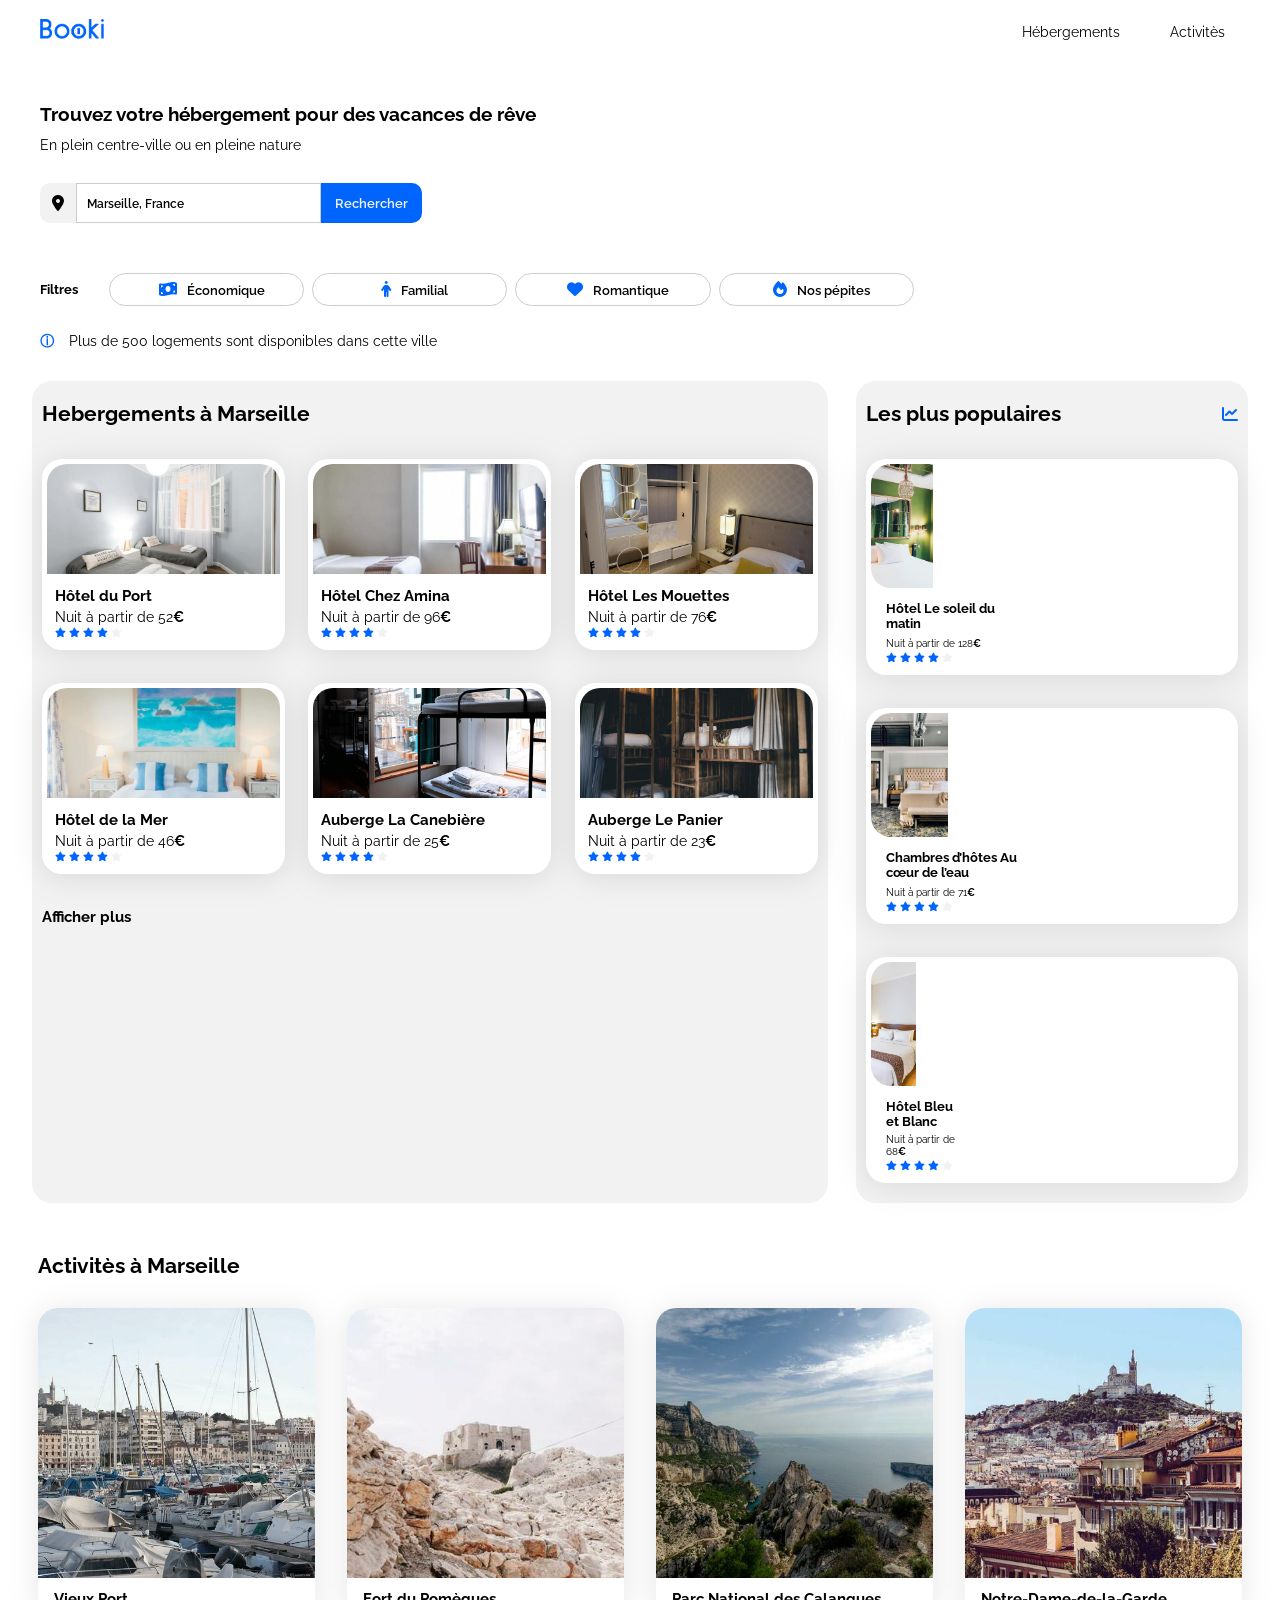
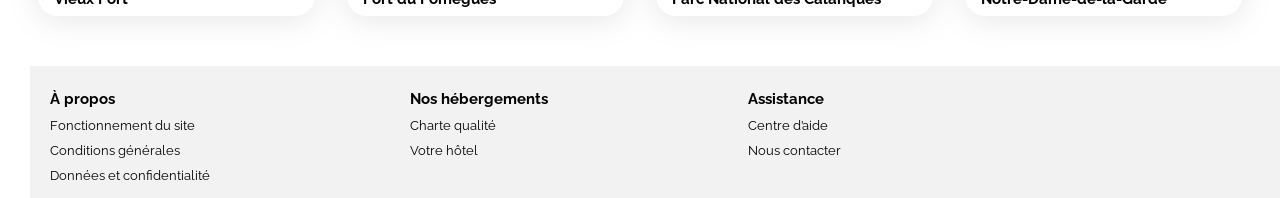
==== commit 5333bdee: "Add files via upload" ====
--- a/Squicciarini_Gassi_Luciana_2_code_21022023/index.html
+++ b/Squicciarini_Gassi_Luciana_2_code_21022023/index.html
@@ -17,7 +17,7 @@
     <link href="https://fonts.googleapis.com/css2?family=Raleway:wght@400;500;700&display=swap" rel="stylesheet">
     <link rel="stylesheet" href="https://cdnjs.cloudflare.com/ajax/libs/font-awesome/6.2.1/css/all.min.css"
         integrity="sha512-MV7K8+y+gLIBoVD59lQIYicR65iaqukzvf/nwasF0nqhPay5w/9lJmVM2hMDcnK1OnMGCdVK+iQrJ7lzPJQd1w=="
-        crossorigin="anonymous" referrerpolicy="no-referrer" />
+        crossorigin="anonymous" referrerpolicy="no-referrer" >
 
     <link rel="stylesheet" href="CSS/style.css">
         <!-- insert a title, for Search Engine Optimization -->
@@ -27,7 +27,8 @@
 <body>
     <div class="main-container">
 
-                    <!-------- Header section with logo and nav bar  ------------>
+
+                             <!-- Header section with logo and nav bar  -->
         <header class="header">
             <img src="images/logo/Booki.png" alt="Company Logo" id="logo">
         
@@ -37,7 +38,8 @@
           </ul>
         </header> 
 
-                    <!----------  Presentation section ---------->
+
+                                 <!-- Presentation section -->
         <div class="Presentation">
                     <!-- firt part of the section -->
             <div class="presentation">
@@ -75,8 +77,8 @@
 
 
         <div class="main-section" >
-
-                    <!---------------- Hébergements section ------------------>
+                   
+                                    <!-- Hébergements section -->
 
                         <!-- the ID class act as a link for the navigation bar -->
             <section class="hebergements" id="Hébergements">
@@ -87,9 +89,8 @@
         
                 <div class="hebergements-cards">
                         
-                    
-                    <article class="card">
-                        <a class="class-link" href="#">
+                    <article class="card">
+                        <a class="card-link" href="#">
                         <img src="./images/hebergements/fred-kleber.jpg" alt="Image de la chambre d'hôtel montrant les lits">
                         <div class="card-content">
                             <div class="card-txt">
@@ -108,9 +109,8 @@
                         </a> 
                     </article>
 
-                    
-                    <article class="card">
-                        <a class="class-link" href="#">
+                    <article class="card">
+                        <a class="card-link" href="#">
                         <img src="./images/hebergements/febrian-zakaria.jpg" alt="Image de la chambre d'hôtel montrant les lits">
                         <div class="card-content">
                             <div class="card-txt">
@@ -128,10 +128,9 @@
                         </div>
                         </a>
                     </article> 
-
-                        
-                    <article class="card">
-                        <a class="class-link" href="#">
+   
+                    <article class="card">
+                        <a class="card-link" href="#">
                         <img src="./images/hebergements/reisetopia.jpg" alt="Image de la chambre d'hôtel montrant les lits">
                         <div class="card-content">
                             <div class="card-txt">
@@ -151,7 +150,7 @@
                     </article> 
               
                     <article class="card">
-                        <a class="class-link" href="#">
+                        <a class="card-link" href="#">
                         <img src="./images/hebergements/annie-spratt.jpg" alt="Image de la chambre d'hôtel montrant les lits">
                         <div class="card-content">
                             <div class="card-txt">
@@ -171,7 +170,7 @@
                     </article> 
            
                     <article class="card">
-                        <a class="class-link" href="#">
+                        <a class="card-link" href="#">
                         <img src="./images/hebergements/marcus-loke.jpg" alt="Image de la chambre d'hôtel montrant les lits">
                         <div class="card-content">
                             <div class="card-txt">
@@ -191,7 +190,7 @@
                     </article> 
         
                     <article class="card">
-                        <a class="class-link" href="#">
+                        <a class="card-link" href="#">
                         <img src="./images/hebergements/nicate-lee.jpg" alt="Image de la chambre d'hôtel montrant les lits">
                         <div class="card-content">
                             <div class="card-txt">
@@ -209,6 +208,7 @@
                         </div>
                         </a>
                     </article>
+                </div>
         
                 <div class="hebergements-end">
                     <h3 class="section-end"><span><a href="#">Afficher plus</a></span></h3>
@@ -216,8 +216,8 @@
             </section>
 
 
-
-                    <!----------------- Populaires section -------------------->
+                                   <!-- Populaires section -->
+
             <section class="populaires" id="Populaires">
                 <div class="populaires-title">
                     <h2 class="section-title">Les plus populaires</h2>
@@ -226,7 +226,8 @@
 
                 <div class="populaires-cards">
                     
-                    <article class="card" href="#">
+                    <article class="card">
+                        <a class="card-link" href="#">
                         <img src="./images/hebergements/emile-guillemot.jpg" alt="Image de la chambre d'hôtel montrant un lit">
                         <div class="card-content">
                             <div class="card-txt">
@@ -242,9 +243,11 @@
                                 <span class="sr-only">Note de 4 sur 5</span>
                             </div>
                         </div>
-                    </article>
-
-                    <article class="card" href="#">
+                        </a>
+                    </article>
+
+                    <article class="card">
+                        <a class="card-link" href="#">
                         <img src="./images/hebergements/aw-creative.jpg" alt="Image de la chambre d'hôtel montrant un lit">
                         <div class="card-content">
                             <div class="card-txt">
@@ -260,9 +263,11 @@
                                 <span class="sr-only">Note de 4 sur 5</span>
                             </div>
                         </div>
-                    </article>
-
-                    <article class="card" href="#">
+                        </a>
+                    </article>
+
+                    <article class="card">
+                        <a class="card-link" href="#">
                         <img src="./images/hebergements/febrian-zakaria2.jpg" alt="Image de la chambre d'hôtel montrant un lit">
                         <div class="card-content">
                             <div class="card-txt">
@@ -278,12 +283,14 @@
                                 <span class="sr-only">Note de 4 sur 5</span>
                             </div>
                         </div>
-                    </article>
+                        </a>
+                    </article>
+
                 </div>
             </section>
 
 
-                    <!-- Activites section -->
+                                    <!-- Activites section -->
 
                     <section class="activites" id="Activitès">
                         <div class="activites-title">
@@ -293,7 +300,7 @@
                         <div class="activites-cards">
         
                             <article class="card">
-                                <a class="class-link" href="#">
+                                <a class="card-link" href="#">
                                 <img src="./images/activites/reno-laithienne.jpg" alt="Image du Vieux Port de Marseille">
                                 <div class="card-content">
                                     <div class="card-txt">
@@ -303,9 +310,8 @@
                                 </a>
                             </article>
         
-        
                             <article class="card">
-                                <a class="class-link" href="#">
+                                <a class="card-link" href="#">
                                 <img src="./images/activites/paul-hermann.jpg" alt="Image du Fort du Pomègues">
                                 <div class="acard-content">
                                     <div class="card-txt">
@@ -316,7 +322,7 @@
                             </article>
         
                             <article class="card">
-                                <a class="class-link" href="#">
+                                <a class="card-link" href="#">
                                 <img src="./images/activites/kilyan-sockalingum.jpg" alt="Image du Parc National des Calanques">
                                 <div class="card-content">
                                     <div class="card-txt">
@@ -327,7 +333,7 @@
                             </article>
         
                             <article class="card">
-                                <a class="class-link" href="#">
+                                <a class="card-link" href="#">
                                 <img src="./images/activites/florian-wehde.jpg" alt="Image de Notre-Dame-de-la-Garde">
                                 <div class="card-content">
                                     <div class="card-txt">
@@ -339,8 +345,10 @@
         
                         </div>
                     </section>
-
-                    <!-- Footer section -->
+        </div>   <!-- close main-section -->
+
+                                        
+                                        <!-- Footer section -->
         <footer>
             <div class="footer">
                 <h3><span><a href="#">À propos</a></span></h3>
@@ -362,19 +370,7 @@
             </div>
         </footer>
 
-
-
-
-
-
     </div> <!-- main-container -->
-
-
-
-
-
-
-
-    
 </body>
+
 </html>
--- a/Squicciarini_Gassi_Luciana_2_code_21022023/CSS/style.css
+++ b/Squicciarini_Gassi_Luciana_2_code_21022023/CSS/style.css
@@ -16,18 +16,18 @@
 
 .main-container {
     width: 100%;
-    padding: 0 10px;
+    padding: 0 20px;
     max-width: 1440px;
     box-sizing: border-box;
 }
 
 .section-title {
     margin: 0;
+    font-size: 1.3em;
+}
+
+.section-end {
     font-size: 1.2em;
-}
-
-.section-end {
-    font-size: 1em;
 }
 
 .card {
@@ -42,11 +42,11 @@
 }
 
 .card-title {
+    font-size: 1em;
+}
+
+.card-subtitle {
     font-size: 0.8em;
-}
-
-.card-subtitle {
-    font-size: 0.7em;
 }
 
 .euro {
@@ -102,7 +102,7 @@
 }
 
 .nav-link a {
-    font-size: .7em;
+    font-size: .9em;
   }
   
 .nav-link a:hover {
@@ -127,20 +127,20 @@
 
 h1 {
     margin-bottom: 10px;
-    font-size: 1em;
+    font-size: 1.2em;
   }
 
 h2 {
-    font-size: 0.5em;
+    font-size: 0.6em;
   }
 
 h3 {
     margin-top: 30px;
-    font-size: 0.5em;
+    font-size: 0.6em;
 }
 
 a {
-    font-size: .7em;
+    font-size: .8em;
 }
 
 .presentation {
@@ -148,7 +148,7 @@
 }
 
 .presentation p, .infos p {
-    font-size: 0.7em;
+    font-size: 0.9em;
 }
 
             /*----  Search-bar ----*/
@@ -182,7 +182,7 @@
 
 ::placeholder {
     font-weight: 600;
-    font-size: 0.8em;
+    font-size: 0.9em;
     color: black;
 }
 
@@ -195,7 +195,7 @@
     border-top-right-radius: 10px;
     border-bottom-right-radius: 10px;
     font-weight: 600;
-    font-size: 0.7em;
+    font-size: 0.8em;
 }
 
 #loupe {
@@ -393,6 +393,7 @@
               /*----  Activites ----*/
 
 section.activites {
+    width: 100%;
     display: flex;
     flex-direction: column;
     margin-top: 30px;
@@ -416,7 +417,7 @@
 
 .activites-cards img {
     width: 100%;
-    height: 210px;
+    height: 270px;
     border-top-left-radius: 20px;
     border-top-right-radius: 20px;
 }
@@ -431,7 +432,7 @@
 .activites-cards .card-title {
     margin: 8px;
     padding-left: 8px;
-    font-size: 0.9em;
+    font-size: 1.2em;
 }
 
 
@@ -452,19 +453,19 @@
 .footer {
     display: flex;
     flex-flow: column wrap;
-    padding: 10px 170px 10px 10px;
+    padding: 10px 190px 10px 10px;
     gap: 10px;
 }
 
 .footer h3 {
     margin-top: 5px;
-    font-size: 1.1em;
+    font-size: 1.2em;
 }
 
 .footer p {
     margin: 0;
     padding: 0;
-    font-size: 0.7em;
+    font-size: 0.8em;
 }
 
 .footer a:hover {
@@ -486,6 +487,8 @@
     
     .main-container {
         max-width: 767.98px;
+        font-size: smaller;
+        padding: 0;
     }
     
     .header,
@@ -507,6 +510,10 @@
         max-width: 767.98px;
       }
 
+    #logo {
+        padding-top: 10px;;
+    }
+
     .nav-link a {
         border-top: transparent;
         border-bottom: 1px solid #F2F2F2;
@@ -523,7 +530,11 @@
     /* -------   Presentation section   -----*/
 
     h1 {
-        font-size: 6vw;
+        font-size: 5.5vw;
+    }
+
+    .Presentation {
+        margin: 0 10px;
     }
 
     .presentation {
@@ -549,7 +560,7 @@
     }
 
     .search-bar input {
-        width: 100%;
+        width: 60%;
     }
 
     button {
@@ -640,19 +651,21 @@
         background-color: #F2F2F2;
         padding: 20px 15px 20px 0;
         width: 100%;
-        margin-right: 0;
+        margin: 0;
+
     }
 
     section#Hébergements.hebergements,
     section#Activitès.activites {
         width: 100%;
-        padding: 30px 15px 0 0;
+        padding: 30px 20px 0 0;
+        font-size: larger
     }
 
     .section-end {
         margin-top: 0;
         margin-left: 10px;
-        font-size: 5.5vw;
+        font-size: 5vw;
     }
 
     .hebergements-cards, .populaires-cards {
@@ -667,6 +680,10 @@
         margin: 10px;
     }
 
+    .hebergements-cards .card-txt {
+        padding-bottom: 10px;
+    }
+
     .card-title {
         font-size: 4vw;
     }
@@ -678,13 +695,18 @@
     .activites-cards {
         display: flex;
         flex-direction: row;
-        margin-bottom: 10px;
+        margin-bottom: 0;
     }
 
     .activites-cards .card {
         width: 95%;
+        height: auto;
         margin-left: 15px;
         margin-bottom: 15px;
+    }
+
+    .activites-cards img {
+        height: 160px;
     }
 
     .activites-cards .card-title {
@@ -695,8 +717,8 @@
     /* -------   Footer section   -----*/
     footer {
         width: 100%;
-        margin-top: 0;
-        padding-top: 5px 5px 0 0;
+        margin: 0;
+        padding-top: 5px;
         flex-direction: column;
     }
 
@@ -713,6 +735,7 @@
 @media screen and (min-width: 768px) and (max-width: 1023px) {  /* media queries for tablet devices*/
     .main-container {
         max-width: 1023px;
+        font-size: smaller;
     }
 
     .Presentation {
@@ -747,12 +770,16 @@
         width: 100%;
     }
 
+    .activites-cards img {
+        height: 80%;
+    }
+
     .section-end {
         font-size: 2.5vw;
     }
 
     .footer {
-        font-size: 2vw;
+        font-size: 1.5vw;
         margin-right: 50px;
         padding-right: 50px;
     }
